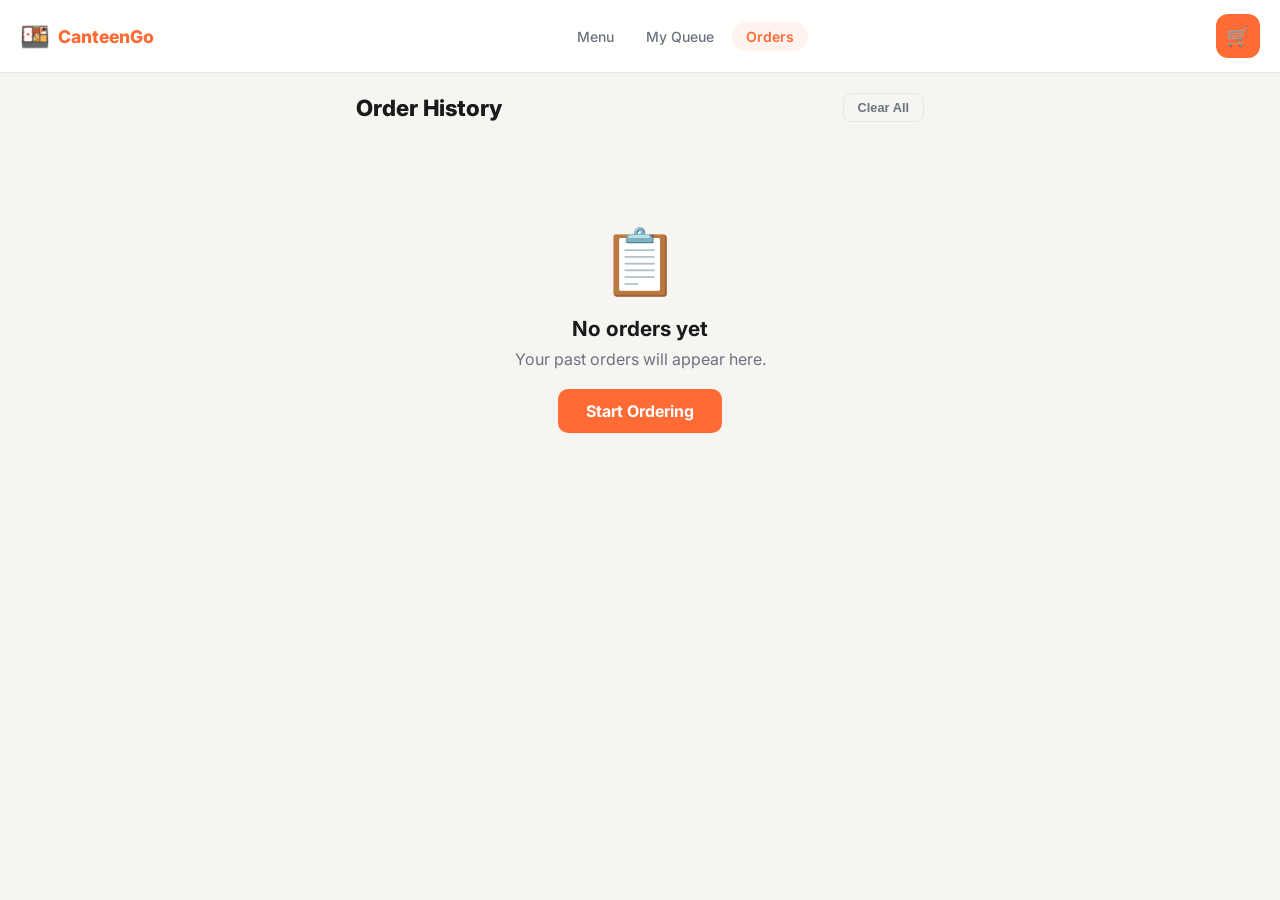
==== history.html @ 164c9fa0 "base app" ====
<!DOCTYPE html>
<html lang="en">
<head>
  <meta charset="UTF-8" />
  <meta name="viewport" content="width=device-width, initial-scale=1.0" />
  <title>Order History — CanteenGo</title>
  <link rel="stylesheet" href="css/style.css" />
  <link href="https://fonts.googleapis.com/css2?family=Inter:wght@400;500;600;700;800&display=swap" rel="stylesheet" />
</head>
<body>

  <nav class="navbar">
    <div class="nav-brand">
      <span class="brand-icon">🍱</span>
      <span class="brand-name">CanteenGo</span>
    </div>
    <div class="nav-links">
      <a href="index.html" class="nav-link" data-page="menu">Menu</a>
      <a href="queue.html" class="nav-link" data-page="queue">My Queue</a>
      <a href="history.html" class="nav-link active" data-page="history">Orders</a>
    </div>
    <button class="cart-btn" onclick="window.location='index.html'">
      <span class="cart-icon">🛒</span>
    </button>
  </nav>

  <main class="history-page">
    <div class="page-header">
      <h1>Order History</h1>
      <button class="btn-clear-history" onclick="clearHistory()">Clear All</button>
    </div>

    <div id="historyEmpty" class="empty-state" style="display:none">
      <div class="empty-icon">📋</div>
      <h2>No orders yet</h2>
      <p>Your past orders will appear here.</p>
      <a href="index.html" class="btn-primary">Start Ordering</a>
    </div>

    <div class="history-list" id="historyList"></div>
  </main>

  <script src="js/data.js"></script>
  <script src="js/store.js"></script>
  <script src="js/cart.js"></script>
  <script src="js/history.js"></script>
</body>
</html>
---- css/style.css ----
/* ===== RESET & BASE ===== */
*, *::before, *::after { box-sizing: border-box; margin: 0; padding: 0; }

:root {
  --primary: #FF6B35;
  --primary-dark: #e5521e;
  --secondary: #2D2D2D;
  --bg: #F7F5F2;
  --card: #FFFFFF;
  --text: #1a1a1a;
  --text-muted: #6B7280;
  --border: #E5E7EB;
  --success: #10B981;
  --warning: #F59E0B;
  --danger: #EF4444;
  --radius: 16px;
  --radius-sm: 10px;
  --shadow: 0 2px 16px rgba(0,0,0,0.08);
  --shadow-lg: 0 8px 40px rgba(0,0,0,0.15);
}

body {
  font-family: 'Inter', sans-serif;
  background: var(--bg);
  color: var(--text);
  min-height: 100vh;
  padding-bottom: 40px;
}

/* ===== NAVBAR ===== */
.navbar {
  position: sticky; top: 0; z-index: 100;
  display: flex; align-items: center; justify-content: space-between;
  padding: 14px 20px;
  background: rgba(255,255,255,0.92);
  backdrop-filter: blur(12px);
  border-bottom: 1px solid var(--border);
}

.nav-brand { display: flex; align-items: center; gap: 8px; }
.brand-icon { font-size: 1.5rem; }
.brand-name { font-weight: 800; font-size: 1.1rem; color: var(--primary); }

.nav-links { display: flex; gap: 4px; }
.nav-link {
  text-decoration: none; color: var(--text-muted);
  font-size: 0.875rem; font-weight: 500;
  padding: 6px 14px; border-radius: 20px;
  transition: all 0.2s;
}
.nav-link:hover { color: var(--primary); background: #fff3ef; }
.nav-link.active { color: var(--primary); background: #fff3ef; font-weight: 600; }

.cart-btn {
  position: relative; background: var(--primary);
  border: none; border-radius: 12px;
  width: 44px; height: 44px;
  display: flex; align-items: center; justify-content: center;
  cursor: pointer; font-size: 1.2rem;
  transition: transform 0.15s, background 0.2s;
}
.cart-btn:hover { background: var(--primary-dark); transform: scale(1.05); }
.cart-badge {
  position: absolute; top: -6px; right: -6px;
  background: var(--secondary); color: #fff;
  font-size: 0.7rem; font-weight: 700;
  width: 20px; height: 20px;
  border-radius: 50%; display: flex; align-items: center; justify-content: center;
  border: 2px solid var(--bg);
}

/* ===== HERO ===== */
.hero {
  background: linear-gradient(135deg, #FF6B35 0%, #FF8C42 50%, #FFB347 100%);
  padding: 32px 20px 24px;
  color: white;
}
.hero-content h1 { font-size: 2rem; font-weight: 800; line-height: 1.15; }
.hero-content p { margin-top: 8px; opacity: 0.9; font-size: 0.95rem; }
.accent { color: #fff; text-shadow: 0 2px 8px rgba(0,0,0,0.15); }

.hero-stalls { display: flex; gap: 8px; margin-top: 20px; overflow-x: auto; padding-bottom: 4px; }
.hero-stalls::-webkit-scrollbar { display: none; }
.stall-chip {
  white-space: nowrap; border: none;
  padding: 8px 16px; border-radius: 20px;
  font-size: 0.85rem; font-weight: 600; cursor: pointer;
  background: rgba(255,255,255,0.2); color: white;
  transition: all 0.2s; backdrop-filter: blur(4px);
}
.stall-chip.active { background: white; color: var(--primary); }
.stall-chip:hover:not(.active) { background: rgba(255,255,255,0.35); }

/* ===== MENU GRID ===== */
.menu-container { padding: 24px 16px; max-width: 900px; margin: 0 auto; }
.menu-grid {
  display: grid;
  grid-template-columns: repeat(auto-fill, minmax(160px, 1fr));
  gap: 16px;
}

.menu-card {
  background: var(--card); border-radius: var(--radius);
  box-shadow: var(--shadow); overflow: hidden;
  transition: transform 0.2s, box-shadow 0.2s;
  cursor: pointer;
}
.menu-card:hover { transform: translateY(-4px); box-shadow: var(--shadow-lg); }
.menu-card.sold-out { opacity: 0.55; pointer-events: none; }

.menu-card-img {
  width: 100%; aspect-ratio: 1/1;
  object-fit: cover; display: block;
  font-size: 3.5rem; text-align: center;
  line-height: 1; padding: 20px 0;
  background: linear-gradient(135deg, #ffecd2, #fcb69f);
}
.menu-card-img.emoji-img {
  display: flex; align-items: center; justify-content: center;
}

.menu-card-body { padding: 12px; }
.menu-card-name { font-weight: 700; font-size: 0.9rem; line-height: 1.3; }
.menu-card-stall { font-size: 0.75rem; color: var(--text-muted); margin-top: 2px; }
.menu-card-price { color: var(--primary); font-weight: 800; font-size: 1rem; margin-top: 6px; }
.menu-card-footer { padding: 0 12px 12px; }

.btn-add {
  width: 100%; padding: 9px;
  background: var(--primary); color: white;
  border: none; border-radius: var(--radius-sm);
  font-size: 0.875rem; font-weight: 600; cursor: pointer;
  transition: background 0.2s, transform 0.1s;
  display: flex; align-items: center; justify-content: center; gap: 6px;
}
.btn-add:hover { background: var(--primary-dark); }
.btn-add:active { transform: scale(0.97); }
.btn-add.in-cart { background: var(--secondary); }

.qty-controls {
  display: flex; align-items: center; justify-content: space-between;
  background: var(--bg); border-radius: var(--radius-sm); overflow: hidden;
}
.qty-btn {
  width: 36px; height: 36px; border: none;
  background: transparent; font-size: 1.1rem; cursor: pointer;
  font-weight: 700; color: var(--primary); transition: background 0.15s;
}
.qty-btn:hover { background: #ffe0d4; }
.qty-count { font-weight: 700; font-size: 0.95rem; min-width: 24px; text-align: center; }

.sold-out-badge {
  width: 100%; padding: 9px;
  background: var(--border); color: var(--text-muted);
  border: none; border-radius: var(--radius-sm);
  font-size: 0.875rem; font-weight: 600; text-align: center;
}

/* ===== CART DRAWER ===== */
.overlay {
  position: fixed; inset: 0; background: rgba(0,0,0,0.4);
  z-index: 200; opacity: 0; pointer-events: none; transition: opacity 0.3s;
}
.overlay.show { opacity: 1; pointer-events: all; }

.cart-drawer {
  position: fixed; right: 0; top: 0; bottom: 0;
  width: min(380px, 100vw);
  background: var(--card);
  z-index: 201; transform: translateX(100%);
  transition: transform 0.35s cubic-bezier(0.4,0,0.2,1);
  display: flex; flex-direction: column;
  box-shadow: var(--shadow-lg);
}
.cart-drawer.open { transform: translateX(0); }

.cart-header {
  display: flex; justify-content: space-between; align-items: center;
  padding: 20px; border-bottom: 1px solid var(--border);
}
.cart-header h2 { font-size: 1.2rem; font-weight: 700; }
.close-btn {
  background: var(--bg); border: none; border-radius: 50%;
  width: 32px; height: 32px; cursor: pointer; font-size: 0.9rem;
  display: flex; align-items: center; justify-content: center;
  transition: background 0.2s;
}
.close-btn:hover { background: var(--border); }

.cart-items { flex: 1; overflow-y: auto; padding: 16px; }
.cart-empty { text-align: center; padding: 60px 20px; color: var(--text-muted); }
.cart-empty span { font-size: 3rem; display: block; margin-bottom: 12px; }
.cart-empty p { line-height: 1.6; }

.cart-item {
  display: flex; align-items: center; gap: 12px;
  padding: 12px 0; border-bottom: 1px solid var(--border);
}
.cart-item-emoji { font-size: 2rem; flex-shrink: 0; }
.cart-item-info { flex: 1; min-width: 0; }
.cart-item-name { font-weight: 600; font-size: 0.9rem; white-space: nowrap; overflow: hidden; text-overflow: ellipsis; }
.cart-item-price { color: var(--text-muted); font-size: 0.8rem; margin-top: 2px; }
.cart-item-controls { display: flex; align-items: center; gap: 6px; }
.cart-qty-btn {
  width: 28px; height: 28px; border-radius: 8px;
  border: 1.5px solid var(--border); background: white;
  cursor: pointer; font-size: 1rem; font-weight: 700;
  display: flex; align-items: center; justify-content: center;
  transition: all 0.15s; color: var(--text);
}
.cart-qty-btn:hover { border-color: var(--primary); color: var(--primary); }
.cart-qty-num { font-weight: 700; font-size: 0.9rem; min-width: 20px; text-align: center; }

.cart-footer { padding: 16px; border-top: 1px solid var(--border); }
.cart-total {
  display: flex; justify-content: space-between;
  font-weight: 700; font-size: 1.05rem; margin-bottom: 12px;
}
.btn-checkout {
  width: 100%; padding: 14px;
  background: var(--primary); color: white;
  border: none; border-radius: var(--radius-sm);
  font-size: 1rem; font-weight: 700; cursor: pointer;
  transition: background 0.2s; letter-spacing: 0.01em;
}
.btn-checkout:hover { background: var(--primary-dark); }

/* ===== MODALS ===== */
.modal-overlay {
  position: fixed; inset: 0;
  background: rgba(0,0,0,0.5); backdrop-filter: blur(4px);
  z-index: 300; display: flex; align-items: flex-end; justify-content: center;
  opacity: 0; pointer-events: none; transition: opacity 0.3s;
}
.modal-overlay.show { opacity: 1; pointer-events: all; }

.modal {
  background: var(--card); border-radius: var(--radius) var(--radius) 0 0;
  width: 100%; max-width: 480px; max-height: 90vh;
  overflow-y: auto; padding-bottom: env(safe-area-inset-bottom, 0);
  transform: translateY(100%); transition: transform 0.35s cubic-bezier(0.4,0,0.2,1);
}
.modal-overlay.show .modal { transform: translateY(0); }

.modal-header {
  display: flex; justify-content: space-between; align-items: center;
  padding: 20px 20px 0;
}
.modal-header h2 { font-size: 1.2rem; font-weight: 700; }
.modal-body { padding: 16px 20px; }
.modal-footer { padding: 12px 20px 20px; }

/* Checkout specifics */
.order-summary { background: var(--bg); border-radius: var(--radius-sm); padding: 12px; margin-bottom: 16px; }
.summary-item { display: flex; justify-content: space-between; font-size: 0.875rem; padding: 4px 0; }
.summary-item span:first-child { color: var(--text-muted); }

.checkout-form label { display: block; font-weight: 600; font-size: 0.85rem; margin: 14px 0 6px; }
.checkout-form input, .checkout-form select {
  width: 100%; padding: 12px 14px;
  border: 1.5px solid var(--border); border-radius: var(--radius-sm);
  font-size: 0.95rem; font-family: inherit;
  outline: none; transition: border-color 0.2s;
  background: white;
}
.checkout-form input:focus, .checkout-form select:focus { border-color: var(--primary); }

.payment-methods { display: flex; gap: 8px; flex-wrap: wrap; margin-top: 6px; }
.pay-method {
  flex: 1; min-width: 100px; padding: 10px 12px;
  border: 2px solid var(--border); border-radius: var(--radius-sm);
  background: white; cursor: pointer; font-size: 0.85rem; font-weight: 600;
  transition: all 0.2s;
}
.pay-method.active { border-color: var(--primary); background: #fff3ef; color: var(--primary); }

.ewallet-mock { margin-top: 16px; text-align: center; }
.qr-mock { display: inline-block; padding: 16px; background: white; border-radius: var(--radius-sm); border: 1px solid var(--border); }
.qr-placeholder { width: 120px; }
.qr-grid {
  width: 100px; height: 100px; margin: 0 auto;
  background: repeating-conic-gradient(#000 0% 25%, #fff 0% 50%) 0 0 / 10px 10px;
  border: 3px solid #000; border-radius: 4px;
}
.qr-label { font-size: 0.7rem; color: var(--text-muted); margin-top: 6px; }
.qr-hint { font-size: 0.75rem; color: var(--text-muted); margin-top: 8px; }

.checkout-total {
  display: flex; justify-content: space-between; align-items: center;
  padding: 14px; background: var(--bg); border-radius: var(--radius-sm);
  margin-top: 12px; font-size: 0.95rem;
}
.checkout-total strong { font-size: 1.2rem; color: var(--primary); }

.btn-place-order {
  width: 100%; padding: 16px;
  background: var(--primary); color: white;
  border: none; border-radius: var(--radius-sm);
  font-size: 1.1rem; font-weight: 700; cursor: pointer;
  transition: background 0.2s, transform 0.1s; letter-spacing: 0.01em;
}
.btn-place-order:hover { background: var(--primary-dark); }
.btn-place-order:active { transform: scale(0.98); }
.btn-place-order:disabled { background: var(--border); color: var(--text-muted); cursor: not-allowed; }

/* ===== SUCCESS MODAL ===== */
.success-modal { text-align: center; padding: 32px 24px !important; border-radius: var(--radius) !important; max-width: 340px; margin: auto; align-self: center; }
.modal-overlay.show .success-modal { transform: translateY(0) scale(1); }
.success-modal { transform: scale(0.8) !important; transition: transform 0.35s cubic-bezier(0.34,1.56,0.64,1), opacity 0.3s !important; }
.modal-overlay.show .success-modal { transform: scale(1) !important; }

.success-animation { margin-bottom: 16px; }
.success-circle {
  width: 72px; height: 72px; border-radius: 50%;
  background: linear-gradient(135deg, var(--success), #34d399);
  color: white; font-size: 2rem; font-weight: 700;
  display: flex; align-items: center; justify-content: center;
  margin: 0 auto;
  animation: popIn 0.5s cubic-bezier(0.34,1.56,0.64,1);
}
@keyframes popIn { from { transform: scale(0); } to { transform: scale(1); } }

.success-modal h2 { font-size: 1.5rem; font-weight: 800; margin-bottom: 20px; }
.queue-number-display { background: var(--bg); border-radius: var(--radius); padding: 16px; margin-bottom: 16px; }
.queue-label { font-size: 0.8rem; color: var(--text-muted); font-weight: 600; text-transform: uppercase; letter-spacing: 0.05em; }
.queue-big { font-size: 3rem; font-weight: 800; color: var(--primary); line-height: 1.1; }
.success-hint { font-size: 0.9rem; color: var(--text-muted); line-height: 1.5; }
.success-eta {
  display: inline-flex; align-items: center; gap: 6px;
  background: #fff3ef; border-radius: 20px; padding: 8px 16px;
  font-size: 0.875rem; margin-top: 12px; color: var(--primary);
}
.success-eta strong { font-weight: 700; }
.btn-track {
  display: block; width: 100%; margin-top: 20px; padding: 14px;
  background: var(--primary); color: white;
  border: none; border-radius: var(--radius-sm);
  font-size: 1rem; font-weight: 700; cursor: pointer;
  text-decoration: none; transition: background 0.2s;
}
.btn-track:hover { background: var(--primary-dark); }

/* ===== QUEUE PAGE ===== */
.queue-page { max-width: 480px; margin: 0 auto; padding: 20px 16px; }

.status-banner {
  display: flex; align-items: center; gap: 10px;
  padding: 12px 16px; border-radius: var(--radius-sm);
  background: var(--card); box-shadow: var(--shadow);
  margin-bottom: 16px; font-weight: 600; font-size: 0.9rem;
}
.status-dot {
  width: 10px; height: 10px; border-radius: 50%;
  background: var(--warning); flex-shrink: 0;
  animation: pulse 1.5s infinite;
}
.status-dot.ready { background: var(--success); }
.status-dot.done { background: var(--text-muted); animation: none; }
@keyframes pulse { 0%,100% { opacity: 1; } 50% { opacity: 0.4; } }

.queue-card {
  background: var(--card); border-radius: var(--radius);
  box-shadow: var(--shadow); padding: 20px; margin-bottom: 16px;
}
.queue-card-top { display: flex; justify-content: space-between; align-items: flex-start; margin-bottom: 20px; }
.queue-card-label { font-size: 0.8rem; color: var(--text-muted); font-weight: 600; text-transform: uppercase; letter-spacing: 0.05em; }
.queue-number-large { font-size: 2.8rem; font-weight: 800; color: var(--primary); line-height: 1; }
.queue-stall-name { font-size: 0.85rem; color: var(--text-muted); margin-top: 4px; }

.queue-ring-wrap { position: relative; width: 100px; height: 100px; flex-shrink: 0; }
.ring-svg { width: 100%; height: 100%; transform: rotate(-90deg); }
.ring-bg { fill: none; stroke: var(--border); stroke-width: 8; }
.ring-progress { fill: none; stroke: var(--primary); stroke-width: 8; stroke-linecap: round; transition: stroke-dashoffset 1s ease; }
.ring-center { position: absolute; inset: 0; display: flex; flex-direction: column; align-items: center; justify-content: center; }
.ring-pos { font-size: 1.8rem; font-weight: 800; color: var(--text); line-height: 1; }
.ring-pos-label { font-size: 0.65rem; color: var(--text-muted); font-weight: 600; }

.queue-stats { display: grid; grid-template-columns: repeat(3, 1fr); gap: 10px; }
.stat-box {
  background: var(--bg); border-radius: var(--radius-sm);
  padding: 12px 8px; text-align: center;
}
.stat-box.highlight { background: #fff3ef; }
.stat-icon { font-size: 1.1rem; display: block; margin-bottom: 4px; }
.stat-value { display: block; font-size: 1.2rem; font-weight: 800; }
.stat-label { font-size: 0.7rem; color: var(--text-muted); font-weight: 500; }

.timer-card {
  background: var(--card); border-radius: var(--radius);
  box-shadow: var(--shadow); padding: 20px; margin-bottom: 16px; text-align: center;
}
.timer-label { font-size: 0.8rem; color: var(--text-muted); font-weight: 600; text-transform: uppercase; letter-spacing: 0.05em; }
.countdown { font-size: 3rem; font-weight: 800; color: var(--primary); margin: 8px 0; font-variant-numeric: tabular-nums; }
.timer-bar-wrap { height: 6px; background: var(--border); border-radius: 3px; overflow: hidden; margin-bottom: 8px; }
.timer-bar { height: 100%; background: linear-gradient(90deg, var(--primary), var(--warning)); border-radius: 3px; transition: width 1s linear; }
.timer-hint { font-size: 0.8rem; color: var(--text-muted); }

.order-details-card {
  background: var(--card); border-radius: var(--radius);
  box-shadow: var(--shadow); margin-bottom: 16px; overflow: hidden;
}
.accordion-btn {
  width: 100%; display: flex; justify-content: space-between; align-items: center;
  padding: 16px 20px; background: none; border: none; cursor: pointer;
  font-size: 0.95rem; font-weight: 600;
}
.accordion-body { padding: 0 20px 16px; border-top: 1px solid var(--border); }
.order-total-row { display: flex; justify-content: space-between; padding-top: 10px; margin-top: 10px; border-top: 1px solid var(--border); font-weight: 700; }

/* ===== LIVE FEED ===== */
.live-feed-card {
  background: var(--card); border-radius: var(--radius);
  box-shadow: var(--shadow); padding: 20px; margin-bottom: 16px;
}
.live-feed-card h3 { font-size: 0.95rem; font-weight: 700; margin-bottom: 12px; }
.feed-list { display: flex; flex-direction: column; gap: 8px; }
.feed-item {
  display: flex; align-items: center; gap: 10px;
  padding: 10px 12px; border-radius: var(--radius-sm);
  background: var(--bg); font-size: 0.85rem;
  animation: slideIn 0.3s ease;
}
@keyframes slideIn { from { opacity: 0; transform: translateX(-10px); } to { opacity: 1; transform: translateX(0); } }
.feed-item.served { background: #f0fdf4; }
.feed-item.yours { background: #fff3ef; border: 1.5px solid var(--primary); }
.feed-num { font-weight: 800; color: var(--primary); font-size: 1rem; min-width: 36px; }
.feed-status { font-weight: 500; flex: 1; }
.feed-time { font-size: 0.75rem; color: var(--text-muted); }

/* ===== READY CARD ===== */
.ready-card {
  background: linear-gradient(135deg, var(--success), #34d399);
  border-radius: var(--radius); padding: 32px 24px;
  text-align: center; color: white; margin-bottom: 16px;
  animation: bounceIn 0.6s cubic-bezier(0.34,1.56,0.64,1);
}
@keyframes bounceIn { from { transform: scale(0.5); opacity: 0; } to { transform: scale(1); opacity: 1; } }
.ready-animation { font-size: 3rem; margin-bottom: 12px; animation: bounce 1s infinite; }
@keyframes bounce { 0%,100% { transform: translateY(0); } 50% { transform: translateY(-8px); } }
.ready-card h2 { font-size: 1.5rem; font-weight: 800; }
.ready-card p { opacity: 0.9; margin-top: 8px; }
.btn-collected {
  margin-top: 20px; padding: 14px 28px;
  background: white; color: var(--success);
  border: none; border-radius: var(--radius-sm);
  font-size: 1rem; font-weight: 700; cursor: pointer;
  transition: transform 0.15s;
}
.btn-collected:hover { transform: scale(1.03); }

/* ===== HISTORY PAGE ===== */
.history-page { max-width: 600px; margin: 0 auto; padding: 20px 16px; }
.page-header { display: flex; justify-content: space-between; align-items: center; margin-bottom: 20px; }
.page-header h1 { font-size: 1.4rem; font-weight: 800; }
.btn-clear-history {
  background: none; border: 1.5px solid var(--border);
  border-radius: 8px; padding: 6px 14px;
  font-size: 0.8rem; font-weight: 600; color: var(--text-muted); cursor: pointer;
  transition: all 0.2s;
}
.btn-clear-history:hover { border-color: var(--danger); color: var(--danger); }

.history-list { display: flex; flex-direction: column; gap: 12px; }
.history-card {
  background: var(--card); border-radius: var(--radius);
  box-shadow: var(--shadow); padding: 16px; overflow: hidden;
}
.history-card-header { display: flex; justify-content: space-between; align-items: flex-start; margin-bottom: 10px; }
.history-queue { font-size: 1.2rem; font-weight: 800; color: var(--primary); }
.history-date { font-size: 0.75rem; color: var(--text-muted); }
.history-status {
  display: inline-block; padding: 3px 10px;
  border-radius: 20px; font-size: 0.75rem; font-weight: 600;
}
.history-status.collected { background: #f0fdf4; color: var(--success); }
.history-status.ready { background: #fff3ef; color: var(--primary); }
.history-status.preparing { background: #fefce8; color: var(--warning); }
.history-items { font-size: 0.875rem; color: var(--text-muted); margin: 6px 0; }
.history-total { font-weight: 700; font-size: 0.95rem; color: var(--text); }
.btn-reorder {
  margin-top: 10px; padding: 8px 16px;
  background: var(--bg); border: 1.5px solid var(--border);
  border-radius: var(--radius-sm); font-size: 0.85rem; font-weight: 600;
  cursor: pointer; transition: all 0.2s;
}
.btn-reorder:hover { border-color: var(--primary); color: var(--primary); background: #fff3ef; }

/* ===== EMPTY STATE ===== */
.empty-state { text-align: center; padding: 80px 20px; }
.empty-icon { font-size: 4rem; margin-bottom: 16px; }
.empty-state h2 { font-size: 1.3rem; font-weight: 700; margin-bottom: 8px; }
.empty-state p { color: var(--text-muted); margin-bottom: 20px; }
.btn-primary {
  display: inline-block; padding: 12px 28px;
  background: var(--primary); color: white;
  border-radius: var(--radius-sm); text-decoration: none;
  font-weight: 700; transition: background 0.2s;
}
.btn-primary:hover { background: var(--primary-dark); }

/* ===== TOAST ===== */
.toast {
  position: fixed; bottom: 24px; left: 50%; transform: translateX(-50%) translateY(100px);
  background: var(--secondary); color: white;
  padding: 12px 24px; border-radius: 100px;
  font-size: 0.9rem; font-weight: 600; z-index: 500;
  transition: transform 0.3s cubic-bezier(0.34,1.56,0.64,1);
  white-space: nowrap;
}
.toast.show { transform: translateX(-50%) translateY(0); }

/* ===== RESPONSIVE ===== */
@media (min-width: 640px) {
  .menu-grid { grid-template-columns: repeat(auto-fill, minmax(180px, 1fr)); }
  .hero-content h1 { font-size: 2.5rem; }
}
@media (max-width: 480px) {
  .nav-links { display: none; }
  .hero-content h1 { font-size: 1.6rem; }
  .queue-stats { gap: 6px; }
  .stat-value { font-size: 1rem; }
}
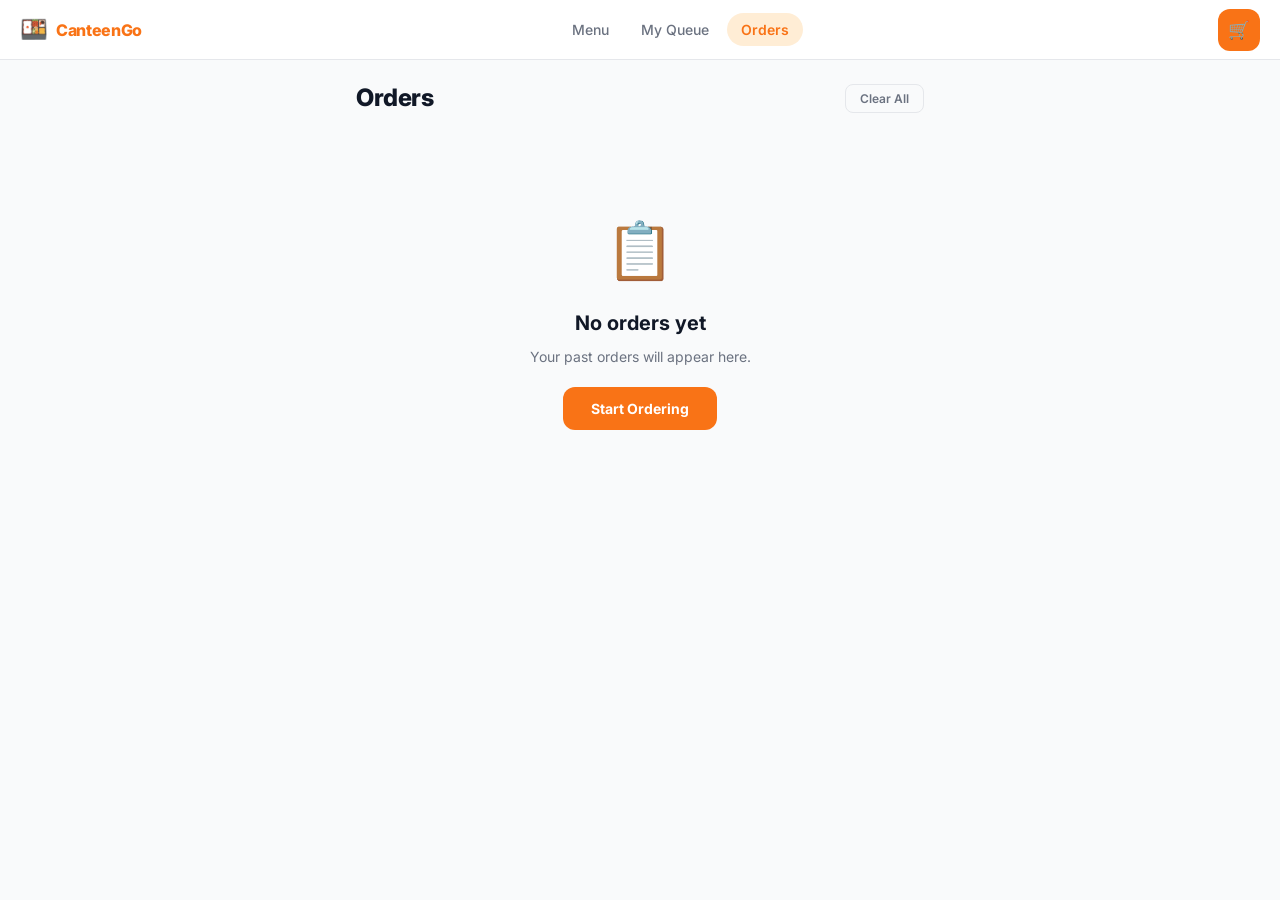
==== commit ab238f84: "fix interface" ====
--- a/history.html
+++ b/history.html
@@ -15,19 +15,37 @@
       <span class="brand-name">CanteenGo</span>
     </div>
     <div class="nav-links">
-      <a href="index.html" class="nav-link" data-page="menu">Menu</a>
-      <a href="queue.html" class="nav-link" data-page="queue">My Queue</a>
-      <a href="history.html" class="nav-link active" data-page="history">Orders</a>
+      <a href="index.html" class="nav-link">Menu</a>
+      <a href="queue.html" class="nav-link">My Queue</a>
+      <a href="history.html" class="nav-link active">Orders</a>
     </div>
-    <button class="cart-btn" onclick="window.location='index.html'">
-      <span class="cart-icon">🛒</span>
-    </button>
+    <div class="nav-right">
+      <button class="cart-btn" onclick="window.location='index.html'">
+        <span class="cart-icon">🛒</span>
+      </button>
+    </div>
   </nav>
 
   <main class="history-page">
     <div class="page-header">
-      <h1>Order History</h1>
+      <h1>Orders</h1>
       <button class="btn-clear-history" onclick="clearHistory()">Clear All</button>
+    </div>
+
+    <!-- Stats summary -->
+    <div class="history-stats" id="historyStats" style="display:none">
+      <div class="history-stat-card">
+        <span class="history-stat-value" id="statTotalSpent">S$0</span>
+        <span class="history-stat-label">Total Spent</span>
+      </div>
+      <div class="history-stat-card">
+        <span class="history-stat-value" id="statTotalOrders">0</span>
+        <span class="history-stat-label">Orders</span>
+      </div>
+      <div class="history-stat-card">
+        <span class="history-stat-value" id="statTotalPts">0</span>
+        <span class="history-stat-label">Points</span>
+      </div>
     </div>
 
     <div id="historyEmpty" class="empty-state" style="display:none">
--- a/css/style.css
+++ b/css/style.css
@@ -1,522 +1,818 @@
-/* ===== RESET & BASE ===== */
+
+/* =====================================================
+   CANTEENGO — DESIGN SYSTEM
+   Tokens → Base → Components → Pages → Utilities
+   ===================================================== */
+
+/* ── TOKENS ───────────────────────────────────────── */
+:root {
+  /* Brand */
+  --orange:        #F97316;
+  --orange-dark:   #EA6007;
+  --orange-light:  #FFF7ED;
+  --orange-mid:    #FFEDD5;
+
+  /* Neutrals */
+  --ink:           #111827;
+  --ink-2:         #374151;
+  --muted:         #6B7280;
+  --muted-light:   #9CA3AF;
+  --border:        #E5E7EB;
+  --border-light:  #F3F4F6;
+  --surface:       #FFFFFF;
+  --bg:            #F9FAFB;
+  --bg-2:          #F3F4F6;
+
+  /* Semantic */
+  --green:         #059669;
+  --green-light:   #ECFDF5;
+  --yellow:        #D97706;
+  --yellow-light:  #FFFBEB;
+  --red:           #DC2626;
+  --red-light:     #FEF2F2;
+  --blue:          #2563EB;
+  --blue-light:    #EFF6FF;
+
+  /* Typography */
+  --font:          'Inter', system-ui, sans-serif;
+  --text-xs:       0.75rem;
+  --text-sm:       0.875rem;
+  --text-base:     1rem;
+  --text-lg:       1.125rem;
+  --text-xl:       1.25rem;
+  --text-2xl:      1.5rem;
+  --text-3xl:      1.875rem;
+
+  /* Spacing (4px grid) */
+  --sp-1: 4px;  --sp-2: 8px;  --sp-3: 12px;
+  --sp-4: 16px; --sp-5: 20px; --sp-6: 24px;
+  --sp-8: 32px; --sp-10: 40px;
+
+  /* Radius */
+  --r-sm:  8px;
+  --r-md:  12px;
+  --r-lg:  16px;
+  --r-xl:  20px;
+  --r-full: 9999px;
+
+  /* Shadows */
+  --shadow-sm: 0 1px 3px rgba(0,0,0,0.07), 0 1px 2px rgba(0,0,0,0.04);
+  --shadow-md: 0 4px 12px rgba(0,0,0,0.08), 0 2px 4px rgba(0,0,0,0.04);
+  --shadow-lg: 0 12px 32px rgba(0,0,0,0.12), 0 4px 8px rgba(0,0,0,0.06);
+
+  /* Transition */
+  --t-fast: 0.15s ease;
+  --t-base: 0.2s ease;
+  --t-slow: 0.35s cubic-bezier(0.4,0,0.2,1);
+}
+
+/* ── RESET ────────────────────────────────────────── */
 *, *::before, *::after { box-sizing: border-box; margin: 0; padding: 0; }
-
-:root {
-  --primary: #FF6B35;
-  --primary-dark: #e5521e;
-  --secondary: #2D2D2D;
-  --bg: #F7F5F2;
-  --card: #FFFFFF;
-  --text: #1a1a1a;
-  --text-muted: #6B7280;
-  --border: #E5E7EB;
-  --success: #10B981;
-  --warning: #F59E0B;
-  --danger: #EF4444;
-  --radius: 16px;
-  --radius-sm: 10px;
-  --shadow: 0 2px 16px rgba(0,0,0,0.08);
-  --shadow-lg: 0 8px 40px rgba(0,0,0,0.15);
-}
-
+html { -webkit-text-size-adjust: 100%; }
 body {
-  font-family: 'Inter', sans-serif;
+  font-family: var(--font);
+  font-size: var(--text-base);
+  color: var(--ink);
   background: var(--bg);
-  color: var(--text);
+  line-height: 1.5;
   min-height: 100vh;
-  padding-bottom: 40px;
-}
-
-/* ===== NAVBAR ===== */
+  padding-bottom: 48px;
+  -webkit-font-smoothing: antialiased;
+}
+img, svg { display: block; max-width: 100%; }
+button { font-family: inherit; cursor: pointer; }
+a { text-decoration: none; color: inherit; }
+input, select { font-family: inherit; }
+
+/* ── NAVBAR ───────────────────────────────────────── */
 .navbar {
   position: sticky; top: 0; z-index: 100;
   display: flex; align-items: center; justify-content: space-between;
-  padding: 14px 20px;
-  background: rgba(255,255,255,0.92);
-  backdrop-filter: blur(12px);
+  padding: 0 var(--sp-5);
+  height: 60px;
+  background: rgba(255,255,255,0.95);
+  backdrop-filter: blur(16px);
+  -webkit-backdrop-filter: blur(16px);
   border-bottom: 1px solid var(--border);
 }
-
-.nav-brand { display: flex; align-items: center; gap: 8px; }
-.brand-icon { font-size: 1.5rem; }
-.brand-name { font-weight: 800; font-size: 1.1rem; color: var(--primary); }
-
-.nav-links { display: flex; gap: 4px; }
+.nav-brand { display: flex; align-items: center; gap: var(--sp-2); flex-shrink: 0; }
+.brand-icon { font-size: 1.4rem; line-height: 1; }
+.brand-name {
+  font-weight: 800; font-size: var(--text-base);
+  color: var(--orange); letter-spacing: -0.02em;
+}
+.nav-links { display: flex; align-items: center; gap: var(--sp-1); }
 .nav-link {
-  text-decoration: none; color: var(--text-muted);
-  font-size: 0.875rem; font-weight: 500;
-  padding: 6px 14px; border-radius: 20px;
-  transition: all 0.2s;
-}
-.nav-link:hover { color: var(--primary); background: #fff3ef; }
-.nav-link.active { color: var(--primary); background: #fff3ef; font-weight: 600; }
-
+  display: flex; align-items: center; gap: 5px;
+  padding: 6px 14px; border-radius: var(--r-full);
+  font-size: var(--text-sm); font-weight: 500;
+  color: var(--muted); transition: all var(--t-base);
+}
+.nav-link:hover { color: var(--orange); background: var(--orange-light); }
+.nav-link.active { color: var(--orange); background: var(--orange-mid); font-weight: 600; }
+.nav-right { display: flex; align-items: center; gap: var(--sp-2); }
+
+/* Points pill */
+.nav-points-wrap {
+  display: flex; align-items: center; gap: 5px;
+  padding: 6px 12px; border-radius: var(--r-full);
+  background: var(--orange-mid); cursor: pointer;
+  transition: background var(--t-base);
+}
+.nav-points-wrap:hover { background: #fed7aa; }
+.nav-points-icon { font-size: 0.9rem; line-height: 1; }
+.nav-points-val { font-size: var(--text-xs); font-weight: 700; color: var(--orange-dark); }
+
+/* Cart button */
 .cart-btn {
-  position: relative; background: var(--primary);
-  border: none; border-radius: 12px;
-  width: 44px; height: 44px;
+  position: relative; display: flex; align-items: center; justify-content: center;
+  width: 42px; height: 42px; border-radius: var(--r-md);
+  background: var(--orange); border: none;
+  font-size: 1.1rem; transition: all var(--t-base);
+}
+.cart-btn:hover { background: var(--orange-dark); transform: translateY(-1px); box-shadow: var(--shadow-md); }
+.cart-btn:active { transform: translateY(0); }
+.cart-badge {
+  position: absolute; top: -5px; right: -5px;
+  min-width: 18px; height: 18px; padding: 0 4px;
+  background: var(--ink); color: #fff;
+  font-size: 10px; font-weight: 700; border-radius: var(--r-full);
   display: flex; align-items: center; justify-content: center;
-  cursor: pointer; font-size: 1.2rem;
-  transition: transform 0.15s, background 0.2s;
-}
-.cart-btn:hover { background: var(--primary-dark); transform: scale(1.05); }
-.cart-badge {
-  position: absolute; top: -6px; right: -6px;
-  background: var(--secondary); color: #fff;
-  font-size: 0.7rem; font-weight: 700;
-  width: 20px; height: 20px;
-  border-radius: 50%; display: flex; align-items: center; justify-content: center;
   border: 2px solid var(--bg);
 }
 
-/* ===== HERO ===== */
+/* ── WEATHER BANNER ───────────────────────────────── */
+.weather-banner {
+  display: flex; align-items: center; gap: var(--sp-3);
+  padding: 10px var(--sp-5);
+  background: var(--blue-light);
+  border-bottom: 1px solid #BFDBFE;
+  font-size: var(--text-sm);
+  min-height: 42px;
+}
+.weather-icon { font-size: 1.1rem; flex-shrink: 0; }
+.weather-msg { flex: 1; color: var(--ink-2); }
+.weather-msg strong { color: var(--blue); }
+.weather-add-btn {
+  padding: 4px 12px; border-radius: var(--r-full);
+  background: var(--blue); color: white;
+  border: none; font-size: var(--text-xs); font-weight: 700;
+  white-space: nowrap; transition: all var(--t-base); flex-shrink: 0;
+}
+.weather-add-btn:hover { background: #1d4ed8; }
+.weather-add-btn:disabled { background: var(--green); cursor: default; }
+
+/* ── HERO ─────────────────────────────────────────── */
 .hero {
-  background: linear-gradient(135deg, #FF6B35 0%, #FF8C42 50%, #FFB347 100%);
-  padding: 32px 20px 24px;
+  background: linear-gradient(135deg, #F97316 0%, #FB923C 55%, #FDBA74 100%);
+  padding: var(--sp-6) var(--sp-5) var(--sp-5);
   color: white;
 }
-.hero-content h1 { font-size: 2rem; font-weight: 800; line-height: 1.15; }
-.hero-content p { margin-top: 8px; opacity: 0.9; font-size: 0.95rem; }
-.accent { color: #fff; text-shadow: 0 2px 8px rgba(0,0,0,0.15); }
-
-.hero-stalls { display: flex; gap: 8px; margin-top: 20px; overflow-x: auto; padding-bottom: 4px; }
+.hero-top { display: flex; align-items: flex-start; justify-content: space-between; gap: var(--sp-4); }
+.hero-content h1 {
+  font-size: var(--text-3xl); font-weight: 800;
+  line-height: 1.1; letter-spacing: -0.03em;
+}
+.hero-content p { margin-top: var(--sp-2); opacity: 0.85; font-size: var(--text-sm); font-weight: 500; }
+.accent { opacity: 0.92; }
+
+/* Spin button in hero */
+.spin-hero-btn {
+  flex-shrink: 0; padding: 8px 14px;
+  background: rgba(255,255,255,0.22); color: white;
+  border: 1.5px solid rgba(255,255,255,0.4);
+  border-radius: var(--r-lg); font-size: var(--text-xs);
+  font-weight: 700; white-space: nowrap;
+  transition: all var(--t-base); backdrop-filter: blur(4px);
+}
+.spin-hero-btn:hover { background: rgba(255,255,255,0.35); }
+.spin-hero-btn.spin-active { background: white; color: var(--orange); border-color: white; }
+.spin-hero-btn.spin-used { opacity: 0.5; cursor: not-allowed; }
+
+/* Stall chips */
+.hero-stalls {
+  display: flex; gap: var(--sp-2); margin-top: var(--sp-5);
+  overflow-x: auto; padding-bottom: 2px;
+  -ms-overflow-style: none; scrollbar-width: none;
+}
 .hero-stalls::-webkit-scrollbar { display: none; }
 .stall-chip {
-  white-space: nowrap; border: none;
-  padding: 8px 16px; border-radius: 20px;
-  font-size: 0.85rem; font-weight: 600; cursor: pointer;
-  background: rgba(255,255,255,0.2); color: white;
-  transition: all 0.2s; backdrop-filter: blur(4px);
-}
-.stall-chip.active { background: white; color: var(--primary); }
-.stall-chip:hover:not(.active) { background: rgba(255,255,255,0.35); }
-
-/* ===== MENU GRID ===== */
-.menu-container { padding: 24px 16px; max-width: 900px; margin: 0 auto; }
+  white-space: nowrap; flex-shrink: 0;
+  padding: 7px 15px; border-radius: var(--r-full);
+  font-size: var(--text-xs); font-weight: 600; border: none;
+  background: rgba(255,255,255,0.18); color: rgba(255,255,255,0.95);
+  transition: all var(--t-base); backdrop-filter: blur(4px);
+}
+.stall-chip:hover { background: rgba(255,255,255,0.3); }
+.stall-chip.active { background: white; color: var(--orange); box-shadow: var(--shadow-sm); }
+
+/* ── SECTION LAYOUT ───────────────────────────────── */
+.section-wrap { padding: var(--sp-5) var(--sp-5) 0; max-width: 960px; margin: 0 auto; }
+.section-header {
+  display: flex; align-items: baseline; justify-content: space-between;
+  margin-bottom: var(--sp-4);
+}
+.section-title { font-size: var(--text-base); font-weight: 700; color: var(--ink); }
+.section-sub { font-size: var(--text-xs); color: var(--muted); font-weight: 500; }
+
+/* ── CROWD HEATMAP ────────────────────────────────── */
+.stall-heatmap {
+  display: grid; grid-template-columns: repeat(2, 1fr); gap: var(--sp-3);
+}
+@media (min-width: 540px) { .stall-heatmap { grid-template-columns: repeat(4, 1fr); } }
+.heatmap-item {
+  background: var(--surface); border-radius: var(--r-md); padding: var(--sp-3) var(--sp-4);
+  border: 1px solid var(--border); display: flex; flex-direction: column; gap: 6px;
+}
+.heatmap-stall { font-size: var(--text-xs); font-weight: 600; color: var(--ink-2); }
+.heatmap-bars { display: flex; gap: 3px; align-items: flex-end; height: 18px; }
+.heatmap-bar {
+  width: 8px; border-radius: 2px; background: var(--border);
+  transition: all var(--t-base);
+}
+.heatmap-bar:nth-child(1) { height: 8px; }
+.heatmap-bar:nth-child(2) { height: 10px; }
+.heatmap-bar:nth-child(3) { height: 13px; }
+.heatmap-bar:nth-child(4) { height: 16px; }
+.heatmap-bar:nth-child(5) { height: 18px; }
+.heatmap-bar.active { /* color set inline */ }
+.heatmap-label { font-size: var(--text-xs); color: var(--muted); font-weight: 500; }
+
+/* ── ORDER AGAIN STRIP ────────────────────────────── */
+.order-again-strip {
+  display: flex; align-items: center; gap: var(--sp-3);
+  margin: var(--sp-4) var(--sp-5) 0;
+  padding: var(--sp-3) var(--sp-4);
+  background: var(--surface); border-radius: var(--r-md);
+  border: 1px solid var(--border); max-width: 920px; /* align with section-wrap */
+  margin-left: auto; margin-right: auto;
+}
+.order-again-icon { font-size: 1rem; flex-shrink: 0; }
+.order-again-label { flex: 1; font-size: var(--text-sm); color: var(--muted); white-space: nowrap; overflow: hidden; text-overflow: ellipsis; }
+.order-again-btn {
+  flex-shrink: 0; padding: 6px 14px;
+  background: var(--orange); color: white; border: none;
+  border-radius: var(--r-sm); font-size: var(--text-xs); font-weight: 700;
+  transition: background var(--t-base);
+}
+.order-again-btn:hover { background: var(--orange-dark); }
+
+/* ── STUDY BREAK COMBOS ───────────────────────────── */
+.combo-strip { display: flex; flex-direction: column; gap: var(--sp-2); }
+.combo-card {
+  display: flex; align-items: center; gap: var(--sp-3);
+  padding: var(--sp-4); background: var(--surface);
+  border-radius: var(--r-md); border: 1px solid var(--border);
+  cursor: pointer; transition: all var(--t-base);
+}
+.combo-card:hover { border-color: var(--orange); box-shadow: var(--shadow-sm); transform: translateX(2px); }
+.combo-emoji { font-size: 1.6rem; flex-shrink: 0; width: 40px; text-align: center; }
+.combo-info { flex: 1; min-width: 0; }
+.combo-name { font-size: var(--text-sm); font-weight: 700; color: var(--ink); }
+.combo-desc { font-size: var(--text-xs); color: var(--muted); margin-top: 1px; }
+.combo-price { display: flex; flex-direction: column; align-items: flex-end; flex-shrink: 0; }
+.combo-old { font-size: var(--text-xs); color: var(--muted-light); text-decoration: line-through; }
+.combo-new { font-size: var(--text-sm); font-weight: 800; color: var(--orange); }
+
+/* ── MENU GRID ────────────────────────────────────── */
 .menu-grid {
   display: grid;
-  grid-template-columns: repeat(auto-fill, minmax(160px, 1fr));
-  gap: 16px;
-}
-
+  grid-template-columns: repeat(auto-fill, minmax(150px, 1fr));
+  gap: var(--sp-4);
+}
 .menu-card {
-  background: var(--card); border-radius: var(--radius);
-  box-shadow: var(--shadow); overflow: hidden;
-  transition: transform 0.2s, box-shadow 0.2s;
-  cursor: pointer;
-}
-.menu-card:hover { transform: translateY(-4px); box-shadow: var(--shadow-lg); }
-.menu-card.sold-out { opacity: 0.55; pointer-events: none; }
-
+  background: var(--surface); border-radius: var(--r-lg);
+  border: 1px solid var(--border); overflow: hidden;
+  transition: transform var(--t-base), box-shadow var(--t-base);
+}
+.menu-card:hover { transform: translateY(-3px); box-shadow: var(--shadow-md); }
+.menu-card.sold-out { opacity: 0.5; pointer-events: none; }
 .menu-card-img {
-  width: 100%; aspect-ratio: 1/1;
-  object-fit: cover; display: block;
-  font-size: 3.5rem; text-align: center;
-  line-height: 1; padding: 20px 0;
-  background: linear-gradient(135deg, #ffecd2, #fcb69f);
-}
-.menu-card-img.emoji-img {
-  display: flex; align-items: center; justify-content: center;
-}
-
-.menu-card-body { padding: 12px; }
-.menu-card-name { font-weight: 700; font-size: 0.9rem; line-height: 1.3; }
-.menu-card-stall { font-size: 0.75rem; color: var(--text-muted); margin-top: 2px; }
-.menu-card-price { color: var(--primary); font-weight: 800; font-size: 1rem; margin-top: 6px; }
-.menu-card-footer { padding: 0 12px 12px; }
-
+  aspect-ratio: 1 / 1; display: flex; align-items: center; justify-content: center;
+  font-size: 3rem; background: var(--orange-mid);
+}
+.menu-card-body { padding: var(--sp-3); }
+.menu-card-name { font-size: var(--text-sm); font-weight: 700; line-height: 1.3; color: var(--ink); }
+.menu-card-meta { display: flex; justify-content: space-between; margin-top: 4px; }
+.menu-card-stall { font-size: var(--text-xs); color: var(--muted); }
+.menu-card-cal { font-size: var(--text-xs); color: var(--muted); }
+.menu-card-price {
+  display: flex; align-items: center; justify-content: space-between;
+  margin-top: var(--sp-2); font-size: var(--text-base); font-weight: 800; color: var(--orange);
+}
+.points-earn {
+  font-size: 10px; font-weight: 700;
+  background: var(--orange-mid); color: var(--orange-dark);
+  padding: 2px 6px; border-radius: var(--r-full);
+}
+.menu-card-footer { padding: 0 var(--sp-3) var(--sp-3); }
+
+/* Add button */
 .btn-add {
-  width: 100%; padding: 9px;
-  background: var(--primary); color: white;
-  border: none; border-radius: var(--radius-sm);
-  font-size: 0.875rem; font-weight: 600; cursor: pointer;
-  transition: background 0.2s, transform 0.1s;
-  display: flex; align-items: center; justify-content: center; gap: 6px;
-}
-.btn-add:hover { background: var(--primary-dark); }
+  width: 100%; padding: 8px;
+  background: var(--orange); color: white; border: none;
+  border-radius: var(--r-sm); font-size: var(--text-sm); font-weight: 600;
+  display: flex; align-items: center; justify-content: center; gap: 4px;
+  transition: background var(--t-base), transform var(--t-fast);
+}
+.btn-add:hover { background: var(--orange-dark); }
 .btn-add:active { transform: scale(0.97); }
-.btn-add.in-cart { background: var(--secondary); }
-
+
+/* Qty controls */
 .qty-controls {
   display: flex; align-items: center; justify-content: space-between;
-  background: var(--bg); border-radius: var(--radius-sm); overflow: hidden;
+  background: var(--bg-2); border-radius: var(--r-sm); overflow: hidden; height: 34px;
 }
 .qty-btn {
-  width: 36px; height: 36px; border: none;
-  background: transparent; font-size: 1.1rem; cursor: pointer;
-  font-weight: 700; color: var(--primary); transition: background 0.15s;
-}
-.qty-btn:hover { background: #ffe0d4; }
-.qty-count { font-weight: 700; font-size: 0.95rem; min-width: 24px; text-align: center; }
+  width: 34px; height: 34px; border: none; background: transparent;
+  font-size: 1rem; font-weight: 700; color: var(--orange);
+  transition: background var(--t-fast);
+}
+.qty-btn:hover { background: var(--orange-mid); }
+.qty-count { font-size: var(--text-sm); font-weight: 700; color: var(--ink); min-width: 20px; text-align: center; }
 
 .sold-out-badge {
-  width: 100%; padding: 9px;
-  background: var(--border); color: var(--text-muted);
-  border: none; border-radius: var(--radius-sm);
-  font-size: 0.875rem; font-weight: 600; text-align: center;
-}
-
-/* ===== CART DRAWER ===== */
+  width: 100%; padding: 8px; text-align: center;
+  background: var(--bg-2); color: var(--muted);
+  border-radius: var(--r-sm); font-size: var(--text-sm); font-weight: 600;
+}
+
+/* ── CART DRAWER ──────────────────────────────────── */
 .overlay {
-  position: fixed; inset: 0; background: rgba(0,0,0,0.4);
+  position: fixed; inset: 0; background: rgba(0,0,0,0.35);
   z-index: 200; opacity: 0; pointer-events: none; transition: opacity 0.3s;
 }
 .overlay.show { opacity: 1; pointer-events: all; }
-
 .cart-drawer {
   position: fixed; right: 0; top: 0; bottom: 0;
   width: min(380px, 100vw);
-  background: var(--card);
-  z-index: 201; transform: translateX(100%);
-  transition: transform 0.35s cubic-bezier(0.4,0,0.2,1);
+  background: var(--surface); z-index: 201;
+  transform: translateX(100%); transition: transform var(--t-slow);
   display: flex; flex-direction: column;
   box-shadow: var(--shadow-lg);
 }
 .cart-drawer.open { transform: translateX(0); }
-
 .cart-header {
   display: flex; justify-content: space-between; align-items: center;
-  padding: 20px; border-bottom: 1px solid var(--border);
-}
-.cart-header h2 { font-size: 1.2rem; font-weight: 700; }
+  padding: var(--sp-5); border-bottom: 1px solid var(--border);
+}
+.cart-header h2 { font-size: var(--text-lg); font-weight: 700; }
 .close-btn {
-  background: var(--bg); border: none; border-radius: 50%;
-  width: 32px; height: 32px; cursor: pointer; font-size: 0.9rem;
+  width: 30px; height: 30px; border-radius: 50%; border: none;
+  background: var(--bg-2); color: var(--muted); font-size: var(--text-sm);
   display: flex; align-items: center; justify-content: center;
-  transition: background 0.2s;
-}
-.close-btn:hover { background: var(--border); }
-
-.cart-items { flex: 1; overflow-y: auto; padding: 16px; }
-.cart-empty { text-align: center; padding: 60px 20px; color: var(--text-muted); }
-.cart-empty span { font-size: 3rem; display: block; margin-bottom: 12px; }
-.cart-empty p { line-height: 1.6; }
+  transition: all var(--t-base);
+}
+.close-btn:hover { background: var(--border); color: var(--ink); }
+
+.cart-items { flex: 1; overflow-y: auto; padding: var(--sp-4); }
+.cart-empty { text-align: center; padding: 60px var(--sp-5); color: var(--muted); }
+.cart-empty span { font-size: 2.5rem; display: block; margin-bottom: var(--sp-3); }
+.cart-empty p { font-size: var(--text-sm); line-height: 1.6; }
 
 .cart-item {
-  display: flex; align-items: center; gap: 12px;
-  padding: 12px 0; border-bottom: 1px solid var(--border);
-}
-.cart-item-emoji { font-size: 2rem; flex-shrink: 0; }
+  display: flex; align-items: center; gap: var(--sp-3);
+  padding: var(--sp-3) 0; border-bottom: 1px solid var(--border-light);
+}
+.cart-item:last-child { border-bottom: none; }
+.cart-item-emoji { font-size: 1.8rem; flex-shrink: 0; width: 36px; text-align: center; }
 .cart-item-info { flex: 1; min-width: 0; }
-.cart-item-name { font-weight: 600; font-size: 0.9rem; white-space: nowrap; overflow: hidden; text-overflow: ellipsis; }
-.cart-item-price { color: var(--text-muted); font-size: 0.8rem; margin-top: 2px; }
-.cart-item-controls { display: flex; align-items: center; gap: 6px; }
+.cart-item-name { font-size: var(--text-sm); font-weight: 600; white-space: nowrap; overflow: hidden; text-overflow: ellipsis; }
+.cart-item-price { font-size: var(--text-xs); color: var(--muted); margin-top: 2px; }
+.cart-item-controls { display: flex; align-items: center; gap: 6px; flex-shrink: 0; }
 .cart-qty-btn {
-  width: 28px; height: 28px; border-radius: 8px;
+  width: 26px; height: 26px; border-radius: var(--r-sm);
   border: 1.5px solid var(--border); background: white;
-  cursor: pointer; font-size: 1rem; font-weight: 700;
+  font-size: 0.95rem; font-weight: 700; color: var(--ink);
   display: flex; align-items: center; justify-content: center;
-  transition: all 0.15s; color: var(--text);
-}
-.cart-qty-btn:hover { border-color: var(--primary); color: var(--primary); }
-.cart-qty-num { font-weight: 700; font-size: 0.9rem; min-width: 20px; text-align: center; }
-
-.cart-footer { padding: 16px; border-top: 1px solid var(--border); }
+  transition: all var(--t-fast);
+}
+.cart-qty-btn:hover { border-color: var(--orange); color: var(--orange); }
+.cart-qty-num { font-size: var(--text-sm); font-weight: 700; min-width: 18px; text-align: center; }
+
+/* Nutrition bar in cart */
+.cart-nutrition-bar {
+  background: var(--bg-2); border-radius: var(--r-sm);
+  padding: var(--sp-3); margin-bottom: var(--sp-3); font-size: var(--text-xs);
+}
+.nutrition-row { display: flex; justify-content: space-between; align-items: center; margin-bottom: 6px; }
+.nutrition-title { font-weight: 600; color: var(--ink-2); }
+.nutrition-cal { font-weight: 800; color: var(--orange); }
+.nutrition-macros { display: flex; gap: var(--sp-3); }
+.macro-pill {
+  display: flex; align-items: center; gap: 3px;
+  padding: 2px 8px; border-radius: var(--r-full);
+  font-size: 10px; font-weight: 600;
+}
+.macro-pill.protein { background: #EFF6FF; color: #1d4ed8; }
+.macro-pill.carbs   { background: var(--yellow-light); color: #92400e; }
+.macro-pill.fat     { background: var(--red-light); color: #991b1b; }
+
+.cart-footer { padding: var(--sp-4); border-top: 1px solid var(--border); }
 .cart-total {
-  display: flex; justify-content: space-between;
-  font-weight: 700; font-size: 1.05rem; margin-bottom: 12px;
+  display: flex; justify-content: space-between; align-items: center;
+  font-weight: 700; font-size: var(--text-base); margin-bottom: var(--sp-3);
 }
 .btn-checkout {
-  width: 100%; padding: 14px;
-  background: var(--primary); color: white;
-  border: none; border-radius: var(--radius-sm);
-  font-size: 1rem; font-weight: 700; cursor: pointer;
-  transition: background 0.2s; letter-spacing: 0.01em;
-}
-.btn-checkout:hover { background: var(--primary-dark); }
-
-/* ===== MODALS ===== */
+  width: 100%; padding: 13px;
+  background: var(--orange); color: white; border: none;
+  border-radius: var(--r-md); font-size: var(--text-base); font-weight: 700;
+  transition: background var(--t-base);
+}
+.btn-checkout:hover { background: var(--orange-dark); }
+
+/* ── MODALS (shared) ──────────────────────────────── */
 .modal-overlay {
   position: fixed; inset: 0;
-  background: rgba(0,0,0,0.5); backdrop-filter: blur(4px);
+  background: rgba(17,24,39,0.45); backdrop-filter: blur(6px);
+  -webkit-backdrop-filter: blur(6px);
   z-index: 300; display: flex; align-items: flex-end; justify-content: center;
-  opacity: 0; pointer-events: none; transition: opacity 0.3s;
+  opacity: 0; pointer-events: none; transition: opacity 0.25s;
 }
 .modal-overlay.show { opacity: 1; pointer-events: all; }
-
 .modal {
-  background: var(--card); border-radius: var(--radius) var(--radius) 0 0;
-  width: 100%; max-width: 480px; max-height: 90vh;
+  background: var(--surface); border-radius: var(--r-xl) var(--r-xl) 0 0;
+  width: 100%; max-width: 520px; max-height: 92vh;
   overflow-y: auto; padding-bottom: env(safe-area-inset-bottom, 0);
-  transform: translateY(100%); transition: transform 0.35s cubic-bezier(0.4,0,0.2,1);
+  transform: translateY(100%); transition: transform var(--t-slow);
 }
 .modal-overlay.show .modal { transform: translateY(0); }
-
 .modal-header {
   display: flex; justify-content: space-between; align-items: center;
-  padding: 20px 20px 0;
-}
-.modal-header h2 { font-size: 1.2rem; font-weight: 700; }
-.modal-body { padding: 16px 20px; }
-.modal-footer { padding: 12px 20px 20px; }
-
-/* Checkout specifics */
-.order-summary { background: var(--bg); border-radius: var(--radius-sm); padding: 12px; margin-bottom: 16px; }
-.summary-item { display: flex; justify-content: space-between; font-size: 0.875rem; padding: 4px 0; }
-.summary-item span:first-child { color: var(--text-muted); }
-
-.checkout-form label { display: block; font-weight: 600; font-size: 0.85rem; margin: 14px 0 6px; }
+  padding: var(--sp-5) var(--sp-5) 0;
+  position: sticky; top: 0; background: var(--surface);
+  border-bottom: 1px solid var(--border-light); padding-bottom: var(--sp-4);
+  z-index: 1;
+}
+.modal-header h2 { font-size: var(--text-lg); font-weight: 700; }
+.modal-body { padding: var(--sp-5); }
+.modal-footer { padding: var(--sp-3) var(--sp-5) var(--sp-5); position: sticky; bottom: 0; background: var(--surface); border-top: 1px solid var(--border-light); }
+
+/* ── CHECKOUT MODAL ───────────────────────────────── */
+.order-summary {
+  background: var(--bg); border-radius: var(--r-md);
+  padding: var(--sp-4); margin-bottom: var(--sp-5);
+  border: 1px solid var(--border-light);
+}
+.summary-item {
+  display: flex; justify-content: space-between; align-items: center;
+  padding: 5px 0; font-size: var(--text-sm);
+}
+.summary-item + .summary-item { border-top: 1px solid var(--border-light); }
+.summary-item span:first-child { color: var(--muted); }
+.summary-item span:last-child { font-weight: 600; color: var(--ink); }
+
+.checkout-section-label {
+  font-size: var(--text-xs); font-weight: 700; text-transform: uppercase;
+  letter-spacing: 0.06em; color: var(--muted); margin-bottom: var(--sp-2);
+}
+.checkout-form label {
+  display: block; font-size: var(--text-xs); font-weight: 700;
+  text-transform: uppercase; letter-spacing: 0.05em;
+  color: var(--muted); margin: var(--sp-4) 0 var(--sp-2);
+}
 .checkout-form input, .checkout-form select {
-  width: 100%; padding: 12px 14px;
-  border: 1.5px solid var(--border); border-radius: var(--radius-sm);
-  font-size: 0.95rem; font-family: inherit;
-  outline: none; transition: border-color 0.2s;
-  background: white;
-}
-.checkout-form input:focus, .checkout-form select:focus { border-color: var(--primary); }
-
-.payment-methods { display: flex; gap: 8px; flex-wrap: wrap; margin-top: 6px; }
+  width: 100%; padding: 11px var(--sp-4);
+  border: 1.5px solid var(--border); border-radius: var(--r-md);
+  font-size: var(--text-sm); background: var(--surface);
+  color: var(--ink); outline: none; transition: border-color var(--t-base);
+}
+.checkout-form input:focus, .checkout-form select:focus { border-color: var(--orange); }
+
+.payment-methods { display: flex; gap: var(--sp-2); margin-top: var(--sp-2); }
 .pay-method {
-  flex: 1; min-width: 100px; padding: 10px 12px;
-  border: 2px solid var(--border); border-radius: var(--radius-sm);
-  background: white; cursor: pointer; font-size: 0.85rem; font-weight: 600;
-  transition: all 0.2s;
-}
-.pay-method.active { border-color: var(--primary); background: #fff3ef; color: var(--primary); }
-
-.ewallet-mock { margin-top: 16px; text-align: center; }
-.qr-mock { display: inline-block; padding: 16px; background: white; border-radius: var(--radius-sm); border: 1px solid var(--border); }
-.qr-placeholder { width: 120px; }
+  flex: 1; padding: 10px var(--sp-2);
+  border: 2px solid var(--border); border-radius: var(--r-md);
+  background: var(--surface); font-size: var(--text-xs); font-weight: 600;
+  color: var(--muted); transition: all var(--t-base);
+}
+.pay-method:hover { border-color: #d1d5db; color: var(--ink); }
+.pay-method.active { border-color: var(--orange); background: var(--orange-light); color: var(--orange); }
+
+.ewallet-mock { margin-top: var(--sp-4); display: flex; justify-content: center; }
+.qr-mock { display: inline-flex; flex-direction: column; align-items: center; gap: var(--sp-2); padding: var(--sp-4); background: var(--surface); border: 1px solid var(--border); border-radius: var(--r-md); }
 .qr-grid {
-  width: 100px; height: 100px; margin: 0 auto;
-  background: repeating-conic-gradient(#000 0% 25%, #fff 0% 50%) 0 0 / 10px 10px;
-  border: 3px solid #000; border-radius: 4px;
-}
-.qr-label { font-size: 0.7rem; color: var(--text-muted); margin-top: 6px; }
-.qr-hint { font-size: 0.75rem; color: var(--text-muted); margin-top: 8px; }
-
-.checkout-total {
+  width: 90px; height: 90px;
+  background: repeating-conic-gradient(#000 0% 25%, #fff 0% 50%) 0 0 / 9px 9px;
+  border: 2px solid #000; border-radius: 3px;
+}
+.qr-label { font-size: var(--text-xs); color: var(--muted); font-weight: 600; }
+.qr-hint { font-size: var(--text-xs); color: var(--muted-light); text-align: center; }
+
+/* Checkout totals block */
+.checkout-totals-block {
+  background: var(--bg); border-radius: var(--r-md);
+  padding: var(--sp-4); margin-top: var(--sp-5);
+  border: 1px solid var(--border-light);
+}
+.checkout-total-row {
   display: flex; justify-content: space-between; align-items: center;
-  padding: 14px; background: var(--bg); border-radius: var(--radius-sm);
-  margin-top: 12px; font-size: 0.95rem;
-}
-.checkout-total strong { font-size: 1.2rem; color: var(--primary); }
+  font-size: var(--text-sm); padding: 4px 0;
+}
+.checkout-total-row + .checkout-total-row { border-top: 1px solid var(--border-light); margin-top: 4px; padding-top: 8px; }
+.discount-label { color: var(--green); font-weight: 600; }
+.discount-amount { color: var(--green); font-weight: 700; }
+.total-final { padding-top: var(--sp-3) !important; margin-top: var(--sp-2) !important; border-top: 1.5px solid var(--border) !important; }
+.total-final span { font-size: var(--text-base); font-weight: 700; }
+.total-final strong { font-size: var(--text-xl); font-weight: 800; color: var(--orange); }
+.checkout-meta-row { display: flex; justify-content: space-between; margin-top: var(--sp-3); padding-top: var(--sp-3); border-top: 1px solid var(--border-light); }
+.meta-cal { font-size: var(--text-xs); color: var(--muted); }
+.meta-pts { font-size: var(--text-xs); color: var(--orange); font-weight: 600; }
+
+/* Points redeem */
+.points-info-row { display: flex; justify-content: space-between; align-items: center; margin-bottom: var(--sp-2); font-size: var(--text-sm); }
+.points-muted { color: var(--muted); font-size: var(--text-xs); }
+.points-redeem-row { background: var(--bg); border-radius: var(--r-md); padding: var(--sp-3) var(--sp-4); border: 1px solid var(--border-light); margin-bottom: var(--sp-3); }
+.points-slider-wrap { margin-top: var(--sp-2); }
+.points-slider-wrap input[type=range] {
+  width: 100%; accent-color: var(--orange);
+  height: 4px; cursor: pointer;
+}
+.points-slider-label { font-size: var(--text-xs); color: var(--muted); margin-top: 5px; }
+.points-slider-label strong { color: var(--orange); }
 
 .btn-place-order {
-  width: 100%; padding: 16px;
-  background: var(--primary); color: white;
-  border: none; border-radius: var(--radius-sm);
-  font-size: 1.1rem; font-weight: 700; cursor: pointer;
-  transition: background 0.2s, transform 0.1s; letter-spacing: 0.01em;
-}
-.btn-place-order:hover { background: var(--primary-dark); }
-.btn-place-order:active { transform: scale(0.98); }
-.btn-place-order:disabled { background: var(--border); color: var(--text-muted); cursor: not-allowed; }
-
-/* ===== SUCCESS MODAL ===== */
-.success-modal { text-align: center; padding: 32px 24px !important; border-radius: var(--radius) !important; max-width: 340px; margin: auto; align-self: center; }
-.modal-overlay.show .success-modal { transform: translateY(0) scale(1); }
-.success-modal { transform: scale(0.8) !important; transition: transform 0.35s cubic-bezier(0.34,1.56,0.64,1), opacity 0.3s !important; }
+  width: 100%; padding: 15px;
+  background: var(--orange); color: white; border: none;
+  border-radius: var(--r-md); font-size: var(--text-lg); font-weight: 700;
+  transition: background var(--t-base), transform var(--t-fast);
+}
+.btn-place-order:hover { background: var(--orange-dark); }
+.btn-place-order:active { transform: scale(0.99); }
+.btn-place-order:disabled { background: var(--border); color: var(--muted); cursor: not-allowed; }
+
+/* ── SUCCESS MODAL ────────────────────────────────── */
+.modal-overlay.center-modal { align-items: center; }
+.success-modal {
+  border-radius: var(--r-xl) !important; max-width: 340px;
+  width: calc(100% - 48px); text-align: center;
+  padding-bottom: var(--sp-6) !important;
+  transform: translateY(0) scale(0.85) !important;
+  transition: transform 0.35s cubic-bezier(0.34,1.56,0.64,1) !important;
+}
 .modal-overlay.show .success-modal { transform: scale(1) !important; }
-
-.success-animation { margin-bottom: 16px; }
+.success-animation { padding: var(--sp-6) var(--sp-5) 0; }
 .success-circle {
-  width: 72px; height: 72px; border-radius: 50%;
-  background: linear-gradient(135deg, var(--success), #34d399);
-  color: white; font-size: 2rem; font-weight: 700;
-  display: flex; align-items: center; justify-content: center;
-  margin: 0 auto;
+  width: 64px; height: 64px; border-radius: 50%;
+  background: linear-gradient(135deg, var(--green), #34d399);
+  color: white; font-size: 1.8rem; font-weight: 700;
+  display: flex; align-items: center; justify-content: center; margin: 0 auto;
   animation: popIn 0.5s cubic-bezier(0.34,1.56,0.64,1);
 }
 @keyframes popIn { from { transform: scale(0); } to { transform: scale(1); } }
-
-.success-modal h2 { font-size: 1.5rem; font-weight: 800; margin-bottom: 20px; }
-.queue-number-display { background: var(--bg); border-radius: var(--radius); padding: 16px; margin-bottom: 16px; }
-.queue-label { font-size: 0.8rem; color: var(--text-muted); font-weight: 600; text-transform: uppercase; letter-spacing: 0.05em; }
-.queue-big { font-size: 3rem; font-weight: 800; color: var(--primary); line-height: 1.1; }
-.success-hint { font-size: 0.9rem; color: var(--text-muted); line-height: 1.5; }
+.success-modal h2 { font-size: var(--text-2xl); font-weight: 800; margin-top: var(--sp-4); }
+.queue-number-display { background: var(--bg); border-radius: var(--r-md); padding: var(--sp-4); margin: var(--sp-4) var(--sp-5); }
+.queue-label { font-size: var(--text-xs); font-weight: 700; text-transform: uppercase; letter-spacing: 0.06em; color: var(--muted); }
+.queue-big { font-size: 3.5rem; font-weight: 800; color: var(--orange); line-height: 1.1; }
+.success-hint { font-size: var(--text-sm); color: var(--muted); padding: 0 var(--sp-5); line-height: 1.5; }
 .success-eta {
   display: inline-flex; align-items: center; gap: 6px;
-  background: #fff3ef; border-radius: 20px; padding: 8px 16px;
-  font-size: 0.875rem; margin-top: 12px; color: var(--primary);
-}
-.success-eta strong { font-weight: 700; }
+  background: var(--orange-light); border-radius: var(--r-full);
+  padding: 6px 14px; font-size: var(--text-sm); margin-top: var(--sp-3); color: var(--orange-dark);
+}
+.success-pts { font-size: var(--text-xs); font-weight: 600; color: var(--green); margin-top: var(--sp-2); }
 .btn-track {
-  display: block; width: 100%; margin-top: 20px; padding: 14px;
-  background: var(--primary); color: white;
-  border: none; border-radius: var(--radius-sm);
-  font-size: 1rem; font-weight: 700; cursor: pointer;
-  text-decoration: none; transition: background 0.2s;
-}
-.btn-track:hover { background: var(--primary-dark); }
-
-/* ===== QUEUE PAGE ===== */
-.queue-page { max-width: 480px; margin: 0 auto; padding: 20px 16px; }
+  display: block; margin: var(--sp-5) var(--sp-5) 0;
+  padding: 13px; background: var(--orange); color: white;
+  border: none; border-radius: var(--r-md); font-size: var(--text-base); font-weight: 700;
+  transition: background var(--t-base); cursor: pointer;
+}
+.btn-track:hover { background: var(--orange-dark); }
+
+/* ── SPIN MODAL ───────────────────────────────────── */
+.spin-modal { max-height: 88vh; }
+.spin-body { display: flex; flex-direction: column; align-items: center; gap: var(--sp-4); }
+.spin-subtitle { font-size: var(--text-sm); color: var(--muted); text-align: center; }
+.spin-wheel-wrap { position: relative; }
+.spin-pointer {
+  position: absolute; top: -8px; left: 50%; transform: translateX(-50%);
+  font-size: 1.2rem; color: var(--orange); z-index: 2; line-height: 1;
+  filter: drop-shadow(0 2px 4px rgba(0,0,0,0.2));
+}
+#spinCanvas { border-radius: 50%; display: block; box-shadow: var(--shadow-md); }
+.spin-result {
+  width: 100%; padding: var(--sp-4); border-radius: var(--r-md); text-align: center;
+}
+.spin-win { background: var(--green-light); color: var(--green); font-weight: 700; font-size: var(--text-sm); padding: var(--sp-3); border-radius: var(--r-md); }
+.spin-lose { background: var(--bg-2); color: var(--muted); font-size: var(--text-sm); padding: var(--sp-3); border-radius: var(--r-md); }
+.btn-spin {
+  width: 100%; padding: 14px;
+  background: var(--orange); color: white; border: none;
+  border-radius: var(--r-md); font-size: var(--text-lg); font-weight: 800;
+  transition: all var(--t-base); letter-spacing: 0.02em;
+}
+.btn-spin:hover { background: var(--orange-dark); transform: translateY(-1px); box-shadow: var(--shadow-md); }
+.btn-spin:disabled { background: var(--border); color: var(--muted); cursor: not-allowed; transform: none; box-shadow: none; }
+
+/* ── QUEUE PAGE ───────────────────────────────────── */
+.queue-page { max-width: 480px; margin: 0 auto; padding: var(--sp-5) var(--sp-4); }
 
 .status-banner {
-  display: flex; align-items: center; gap: 10px;
-  padding: 12px 16px; border-radius: var(--radius-sm);
-  background: var(--card); box-shadow: var(--shadow);
-  margin-bottom: 16px; font-weight: 600; font-size: 0.9rem;
+  display: flex; align-items: center; gap: var(--sp-3);
+  padding: var(--sp-3) var(--sp-4);
+  background: var(--surface); border: 1px solid var(--border);
+  border-radius: var(--r-md); margin-bottom: var(--sp-4);
+  font-size: var(--text-sm); font-weight: 600;
 }
 .status-dot {
-  width: 10px; height: 10px; border-radius: 50%;
-  background: var(--warning); flex-shrink: 0;
-  animation: pulse 1.5s infinite;
-}
-.status-dot.ready { background: var(--success); }
-.status-dot.done { background: var(--text-muted); animation: none; }
-@keyframes pulse { 0%,100% { opacity: 1; } 50% { opacity: 0.4; } }
+  width: 9px; height: 9px; border-radius: 50%; flex-shrink: 0;
+  background: var(--yellow); animation: pulse 1.5s infinite;
+}
+.status-dot.ready { background: var(--green); }
+.status-dot.done { background: var(--muted-light); animation: none; }
+@keyframes pulse { 0%,100% { opacity: 1; box-shadow: 0 0 0 0 currentColor; } 50% { opacity: 0.6; } }
 
 .queue-card {
-  background: var(--card); border-radius: var(--radius);
-  box-shadow: var(--shadow); padding: 20px; margin-bottom: 16px;
-}
-.queue-card-top { display: flex; justify-content: space-between; align-items: flex-start; margin-bottom: 20px; }
-.queue-card-label { font-size: 0.8rem; color: var(--text-muted); font-weight: 600; text-transform: uppercase; letter-spacing: 0.05em; }
-.queue-number-large { font-size: 2.8rem; font-weight: 800; color: var(--primary); line-height: 1; }
-.queue-stall-name { font-size: 0.85rem; color: var(--text-muted); margin-top: 4px; }
-
-.queue-ring-wrap { position: relative; width: 100px; height: 100px; flex-shrink: 0; }
+  background: var(--surface); border-radius: var(--r-lg);
+  border: 1px solid var(--border); padding: var(--sp-5); margin-bottom: var(--sp-4);
+}
+.queue-card-top { display: flex; justify-content: space-between; align-items: flex-start; margin-bottom: var(--sp-5); }
+.queue-card-label { font-size: var(--text-xs); font-weight: 700; text-transform: uppercase; letter-spacing: 0.06em; color: var(--muted); }
+.queue-number-large { font-size: 3rem; font-weight: 800; color: var(--orange); line-height: 1; letter-spacing: -0.03em; }
+.queue-stall-name { font-size: var(--text-xs); color: var(--muted); margin-top: 4px; }
+
+.queue-ring-wrap { position: relative; width: 96px; height: 96px; flex-shrink: 0; }
 .ring-svg { width: 100%; height: 100%; transform: rotate(-90deg); }
 .ring-bg { fill: none; stroke: var(--border); stroke-width: 8; }
-.ring-progress { fill: none; stroke: var(--primary); stroke-width: 8; stroke-linecap: round; transition: stroke-dashoffset 1s ease; }
+.ring-progress { fill: none; stroke: var(--orange); stroke-width: 8; stroke-linecap: round; transition: stroke-dashoffset 1s ease; }
 .ring-center { position: absolute; inset: 0; display: flex; flex-direction: column; align-items: center; justify-content: center; }
-.ring-pos { font-size: 1.8rem; font-weight: 800; color: var(--text); line-height: 1; }
-.ring-pos-label { font-size: 0.65rem; color: var(--text-muted); font-weight: 600; }
-
-.queue-stats { display: grid; grid-template-columns: repeat(3, 1fr); gap: 10px; }
+.ring-pos { font-size: 1.8rem; font-weight: 800; line-height: 1; }
+.ring-pos-label { font-size: 9px; text-transform: uppercase; letter-spacing: 0.05em; color: var(--muted); font-weight: 600; margin-top: 1px; }
+
+.queue-stats { display: grid; grid-template-columns: repeat(3,1fr); gap: var(--sp-3); }
 .stat-box {
-  background: var(--bg); border-radius: var(--radius-sm);
-  padding: 12px 8px; text-align: center;
-}
-.stat-box.highlight { background: #fff3ef; }
-.stat-icon { font-size: 1.1rem; display: block; margin-bottom: 4px; }
-.stat-value { display: block; font-size: 1.2rem; font-weight: 800; }
-.stat-label { font-size: 0.7rem; color: var(--text-muted); font-weight: 500; }
+  background: var(--bg); border-radius: var(--r-md);
+  padding: var(--sp-3) var(--sp-2); text-align: center; border: 1px solid var(--border-light);
+}
+.stat-box.highlight { background: var(--orange-light); border-color: var(--orange-mid); }
+.stat-icon { font-size: 1rem; display: block; margin-bottom: 3px; }
+.stat-value { display: block; font-size: var(--text-xl); font-weight: 800; }
+.stat-label { font-size: 10px; text-transform: uppercase; letter-spacing: 0.04em; color: var(--muted); font-weight: 600; }
 
 .timer-card {
-  background: var(--card); border-radius: var(--radius);
-  box-shadow: var(--shadow); padding: 20px; margin-bottom: 16px; text-align: center;
-}
-.timer-label { font-size: 0.8rem; color: var(--text-muted); font-weight: 600; text-transform: uppercase; letter-spacing: 0.05em; }
-.countdown { font-size: 3rem; font-weight: 800; color: var(--primary); margin: 8px 0; font-variant-numeric: tabular-nums; }
-.timer-bar-wrap { height: 6px; background: var(--border); border-radius: 3px; overflow: hidden; margin-bottom: 8px; }
-.timer-bar { height: 100%; background: linear-gradient(90deg, var(--primary), var(--warning)); border-radius: 3px; transition: width 1s linear; }
-.timer-hint { font-size: 0.8rem; color: var(--text-muted); }
+  background: var(--surface); border-radius: var(--r-lg);
+  border: 1px solid var(--border); padding: var(--sp-5);
+  margin-bottom: var(--sp-4); text-align: center;
+}
+.timer-label { font-size: var(--text-xs); font-weight: 700; text-transform: uppercase; letter-spacing: 0.06em; color: var(--muted); }
+.countdown { font-size: 3.5rem; font-weight: 800; color: var(--orange); margin: var(--sp-2) 0; font-variant-numeric: tabular-nums; letter-spacing: -0.02em; }
+.timer-bar-wrap { height: 5px; background: var(--border); border-radius: var(--r-full); overflow: hidden; margin-bottom: var(--sp-2); }
+.timer-bar { height: 100%; background: linear-gradient(90deg, var(--orange), #FDBA74); border-radius: var(--r-full); transition: width 1s linear; }
+.timer-hint { font-size: var(--text-xs); color: var(--muted); }
 
 .order-details-card {
-  background: var(--card); border-radius: var(--radius);
-  box-shadow: var(--shadow); margin-bottom: 16px; overflow: hidden;
+  background: var(--surface); border-radius: var(--r-lg);
+  border: 1px solid var(--border); margin-bottom: var(--sp-4); overflow: hidden;
 }
 .accordion-btn {
   width: 100%; display: flex; justify-content: space-between; align-items: center;
-  padding: 16px 20px; background: none; border: none; cursor: pointer;
-  font-size: 0.95rem; font-weight: 600;
-}
-.accordion-body { padding: 0 20px 16px; border-top: 1px solid var(--border); }
-.order-total-row { display: flex; justify-content: space-between; padding-top: 10px; margin-top: 10px; border-top: 1px solid var(--border); font-weight: 700; }
-
-/* ===== LIVE FEED ===== */
+  padding: var(--sp-4) var(--sp-5); background: none; border: none;
+  font-size: var(--text-sm); font-weight: 600; color: var(--ink);
+}
+.accordion-body { padding: 0 var(--sp-5) var(--sp-4); border-top: 1px solid var(--border-light); }
+.order-total-row {
+  display: flex; justify-content: space-between; padding-top: var(--sp-3);
+  margin-top: var(--sp-3); border-top: 1px solid var(--border-light);
+  font-size: var(--text-sm); font-weight: 700;
+}
 .live-feed-card {
-  background: var(--card); border-radius: var(--radius);
-  box-shadow: var(--shadow); padding: 20px; margin-bottom: 16px;
-}
-.live-feed-card h3 { font-size: 0.95rem; font-weight: 700; margin-bottom: 12px; }
-.feed-list { display: flex; flex-direction: column; gap: 8px; }
+  background: var(--surface); border-radius: var(--r-lg);
+  border: 1px solid var(--border); padding: var(--sp-5); margin-bottom: var(--sp-4);
+}
+.live-feed-card h3 { font-size: var(--text-sm); font-weight: 700; margin-bottom: var(--sp-3); }
+.feed-list { display: flex; flex-direction: column; gap: var(--sp-2); }
 .feed-item {
-  display: flex; align-items: center; gap: 10px;
-  padding: 10px 12px; border-radius: var(--radius-sm);
-  background: var(--bg); font-size: 0.85rem;
+  display: flex; align-items: center; gap: var(--sp-3);
+  padding: var(--sp-3) var(--sp-3); border-radius: var(--r-sm);
+  background: var(--bg); font-size: var(--text-sm);
   animation: slideIn 0.3s ease;
 }
-@keyframes slideIn { from { opacity: 0; transform: translateX(-10px); } to { opacity: 1; transform: translateX(0); } }
-.feed-item.served { background: #f0fdf4; }
-.feed-item.yours { background: #fff3ef; border: 1.5px solid var(--primary); }
-.feed-num { font-weight: 800; color: var(--primary); font-size: 1rem; min-width: 36px; }
-.feed-status { font-weight: 500; flex: 1; }
-.feed-time { font-size: 0.75rem; color: var(--text-muted); }
-
-/* ===== READY CARD ===== */
+@keyframes slideIn { from { opacity: 0; transform: translateX(-8px); } to { opacity: 1; transform: translateX(0); } }
+.feed-item.served { background: var(--green-light); }
+.feed-item.yours { background: var(--orange-light); border: 1.5px solid var(--orange-mid); }
+.feed-num { font-weight: 800; color: var(--orange); min-width: 40px; font-size: var(--text-sm); }
+.feed-status { flex: 1; font-weight: 500; color: var(--ink-2); }
+.feed-time { font-size: var(--text-xs); color: var(--muted); }
+
 .ready-card {
-  background: linear-gradient(135deg, var(--success), #34d399);
-  border-radius: var(--radius); padding: 32px 24px;
-  text-align: center; color: white; margin-bottom: 16px;
-  animation: bounceIn 0.6s cubic-bezier(0.34,1.56,0.64,1);
-}
-@keyframes bounceIn { from { transform: scale(0.5); opacity: 0; } to { transform: scale(1); opacity: 1; } }
-.ready-animation { font-size: 3rem; margin-bottom: 12px; animation: bounce 1s infinite; }
-@keyframes bounce { 0%,100% { transform: translateY(0); } 50% { transform: translateY(-8px); } }
-.ready-card h2 { font-size: 1.5rem; font-weight: 800; }
-.ready-card p { opacity: 0.9; margin-top: 8px; }
+  background: linear-gradient(135deg, #059669, #34d399);
+  border-radius: var(--r-lg); padding: var(--sp-8) var(--sp-6);
+  text-align: center; color: white; margin-bottom: var(--sp-4);
+  animation: bounceIn 0.5s cubic-bezier(0.34,1.56,0.64,1);
+}
+@keyframes bounceIn { from { transform: scale(0.7); opacity: 0; } to { transform: scale(1); opacity: 1; } }
+.ready-animation { font-size: 2.5rem; margin-bottom: var(--sp-3); animation: floatBounce 1.2s ease-in-out infinite; }
+@keyframes floatBounce { 0%,100% { transform: translateY(0); } 50% { transform: translateY(-6px); } }
+.ready-card h2 { font-size: var(--text-2xl); font-weight: 800; }
+.ready-card p { opacity: 0.9; margin-top: var(--sp-2); font-size: var(--text-sm); }
 .btn-collected {
-  margin-top: 20px; padding: 14px 28px;
-  background: white; color: var(--success);
-  border: none; border-radius: var(--radius-sm);
-  font-size: 1rem; font-weight: 700; cursor: pointer;
-  transition: transform 0.15s;
-}
-.btn-collected:hover { transform: scale(1.03); }
-
-/* ===== HISTORY PAGE ===== */
-.history-page { max-width: 600px; margin: 0 auto; padding: 20px 16px; }
-.page-header { display: flex; justify-content: space-between; align-items: center; margin-bottom: 20px; }
-.page-header h1 { font-size: 1.4rem; font-weight: 800; }
+  margin-top: var(--sp-5); padding: 12px 28px;
+  background: white; color: var(--green); border: none;
+  border-radius: var(--r-md); font-size: var(--text-base); font-weight: 700; cursor: pointer;
+  transition: transform var(--t-fast);
+}
+.btn-collected:hover { transform: scale(1.02); }
+
+/* ── HISTORY PAGE ─────────────────────────────────── */
+.history-page { max-width: 600px; margin: 0 auto; padding: var(--sp-5) var(--sp-4); }
+.page-header { display: flex; justify-content: space-between; align-items: center; margin-bottom: var(--sp-5); }
+.page-header h1 { font-size: var(--text-2xl); font-weight: 800; letter-spacing: -0.02em; }
 .btn-clear-history {
-  background: none; border: 1.5px solid var(--border);
-  border-radius: 8px; padding: 6px 14px;
-  font-size: 0.8rem; font-weight: 600; color: var(--text-muted); cursor: pointer;
-  transition: all 0.2s;
-}
-.btn-clear-history:hover { border-color: var(--danger); color: var(--danger); }
-
-.history-list { display: flex; flex-direction: column; gap: 12px; }
+  padding: 6px 14px; border: 1.5px solid var(--border);
+  border-radius: var(--r-sm); background: none;
+  font-size: var(--text-xs); font-weight: 600; color: var(--muted);
+  transition: all var(--t-base);
+}
+.btn-clear-history:hover { border-color: var(--red); color: var(--red); }
+
+/* Stats strip */
+.history-stats {
+  display: grid; grid-template-columns: repeat(3,1fr); gap: var(--sp-3);
+  margin-bottom: var(--sp-5);
+}
+.history-stat-card {
+  background: var(--surface); border-radius: var(--r-md);
+  border: 1px solid var(--border); padding: var(--sp-4) var(--sp-3); text-align: center;
+}
+.history-stat-value { font-size: var(--text-xl); font-weight: 800; color: var(--orange); display: block; }
+.history-stat-label { font-size: var(--text-xs); color: var(--muted); font-weight: 500; margin-top: 2px; display: block; }
+
+.history-list { display: flex; flex-direction: column; gap: var(--sp-3); }
 .history-card {
-  background: var(--card); border-radius: var(--radius);
-  box-shadow: var(--shadow); padding: 16px; overflow: hidden;
-}
-.history-card-header { display: flex; justify-content: space-between; align-items: flex-start; margin-bottom: 10px; }
-.history-queue { font-size: 1.2rem; font-weight: 800; color: var(--primary); }
-.history-date { font-size: 0.75rem; color: var(--text-muted); }
+  background: var(--surface); border-radius: var(--r-lg);
+  border: 1px solid var(--border); padding: var(--sp-4); overflow: hidden;
+}
+.history-card-header { display: flex; justify-content: space-between; align-items: flex-start; margin-bottom: var(--sp-2); }
+.history-queue { font-size: var(--text-lg); font-weight: 800; color: var(--orange); }
+.history-date { font-size: var(--text-xs); color: var(--muted); margin-top: 2px; }
 .history-status {
-  display: inline-block; padding: 3px 10px;
-  border-radius: 20px; font-size: 0.75rem; font-weight: 600;
-}
-.history-status.collected { background: #f0fdf4; color: var(--success); }
-.history-status.ready { background: #fff3ef; color: var(--primary); }
-.history-status.preparing { background: #fefce8; color: var(--warning); }
-.history-items { font-size: 0.875rem; color: var(--text-muted); margin: 6px 0; }
-.history-total { font-weight: 700; font-size: 0.95rem; color: var(--text); }
+  padding: 3px 10px; border-radius: var(--r-full);
+  font-size: var(--text-xs); font-weight: 700; flex-shrink: 0;
+}
+.history-status.collected { background: var(--green-light); color: var(--green); }
+.history-status.ready { background: var(--orange-light); color: var(--orange); }
+.history-status.preparing { background: var(--yellow-light); color: var(--yellow); }
+.history-items { font-size: var(--text-sm); color: var(--muted); line-height: 1.5; margin-bottom: var(--sp-3); }
+.history-card-footer { display: flex; justify-content: space-between; align-items: center; }
+.history-meta { display: flex; gap: var(--sp-3); }
+.history-cal { font-size: var(--text-xs); color: var(--muted); }
+.history-pts { font-size: var(--text-xs); font-weight: 600; color: var(--orange); }
+.history-total { font-size: var(--text-base); font-weight: 800; color: var(--ink); }
 .btn-reorder {
-  margin-top: 10px; padding: 8px 16px;
-  background: var(--bg); border: 1.5px solid var(--border);
-  border-radius: var(--radius-sm); font-size: 0.85rem; font-weight: 600;
-  cursor: pointer; transition: all 0.2s;
-}
-.btn-reorder:hover { border-color: var(--primary); color: var(--primary); background: #fff3ef; }
-
-/* ===== EMPTY STATE ===== */
-.empty-state { text-align: center; padding: 80px 20px; }
-.empty-icon { font-size: 4rem; margin-bottom: 16px; }
-.empty-state h2 { font-size: 1.3rem; font-weight: 700; margin-bottom: 8px; }
-.empty-state p { color: var(--text-muted); margin-bottom: 20px; }
+  display: block; width: 100%; margin-top: var(--sp-3);
+  padding: 8px; background: var(--bg); border: 1.5px solid var(--border);
+  border-radius: var(--r-sm); font-size: var(--text-sm); font-weight: 600;
+  color: var(--muted); text-align: center; transition: all var(--t-base);
+}
+.btn-reorder:hover { border-color: var(--orange); color: var(--orange); background: var(--orange-light); }
+
+/* ── EMPTY STATE ──────────────────────────────────── */
+.empty-state { text-align: center; padding: 72px var(--sp-5); }
+.empty-icon { font-size: 3.5rem; margin-bottom: var(--sp-4); }
+.empty-state h2 { font-size: var(--text-xl); font-weight: 700; margin-bottom: var(--sp-2); }
+.empty-state p { color: var(--muted); font-size: var(--text-sm); margin-bottom: var(--sp-5); }
 .btn-primary {
-  display: inline-block; padding: 12px 28px;
-  background: var(--primary); color: white;
-  border-radius: var(--radius-sm); text-decoration: none;
-  font-weight: 700; transition: background 0.2s;
-}
-.btn-primary:hover { background: var(--primary-dark); }
-
-/* ===== TOAST ===== */
+  display: inline-block; padding: 11px 28px;
+  background: var(--orange); color: white; border-radius: var(--r-md);
+  font-size: var(--text-sm); font-weight: 700; transition: background var(--t-base);
+}
+.btn-primary:hover { background: var(--orange-dark); }
+
+/* ── TOAST ────────────────────────────────────────── */
 .toast {
-  position: fixed; bottom: 24px; left: 50%; transform: translateX(-50%) translateY(100px);
-  background: var(--secondary); color: white;
-  padding: 12px 24px; border-radius: 100px;
-  font-size: 0.9rem; font-weight: 600; z-index: 500;
+  position: fixed; bottom: var(--sp-6); left: 50%;
+  transform: translateX(-50%) translateY(80px);
+  background: var(--ink); color: white;
+  padding: 10px 22px; border-radius: var(--r-full);
+  font-size: var(--text-sm); font-weight: 600; z-index: 600;
   transition: transform 0.3s cubic-bezier(0.34,1.56,0.64,1);
-  white-space: nowrap;
+  white-space: nowrap; box-shadow: var(--shadow-lg);
+  pointer-events: none;
 }
 .toast.show { transform: translateX(-50%) translateY(0); }
 
-/* ===== RESPONSIVE ===== */
+/* ── RESPONSIVE ───────────────────────────────────── */
 @media (min-width: 640px) {
   .menu-grid { grid-template-columns: repeat(auto-fill, minmax(180px, 1fr)); }
-  .hero-content h1 { font-size: 2.5rem; }
-}
-@media (max-width: 480px) {
+  .hero-content h1 { font-size: 2.2rem; }
+  .combo-strip { display: grid; grid-template-columns: repeat(2, 1fr); }
+}
+@media (max-width: 500px) {
   .nav-links { display: none; }
-  .hero-content h1 { font-size: 1.6rem; }
-  .queue-stats { gap: 6px; }
-  .stat-value { font-size: 1rem; }
-}
+  .hero-content h1 { font-size: 1.65rem; }
+  .menu-grid { grid-template-columns: repeat(2, 1fr); gap: var(--sp-3); }
+  .queue-stats { gap: var(--sp-2); }
+  .stat-value { font-size: var(--text-lg); }
+  .history-stats { grid-template-columns: repeat(3,1fr); }
+}
+
+/* ── MISC HELPERS ─────────────────────────────────── */
+.section-wrap:last-of-type { padding-bottom: var(--sp-6); }
+/* Scrollable containers — hide bars consistently */
+* { scrollbar-width: thin; scrollbar-color: var(--border) transparent; }
+*::-webkit-scrollbar { width: 4px; height: 4px; }
+*::-webkit-scrollbar-track { background: transparent; }
+*::-webkit-scrollbar-thumb { background: var(--border); border-radius: var(--r-full); }
+/* Focus ring for accessibility */
+:focus-visible { outline: 2px solid var(--orange); outline-offset: 2px; border-radius: 4px; }
+button:focus:not(:focus-visible) { outline: none; }
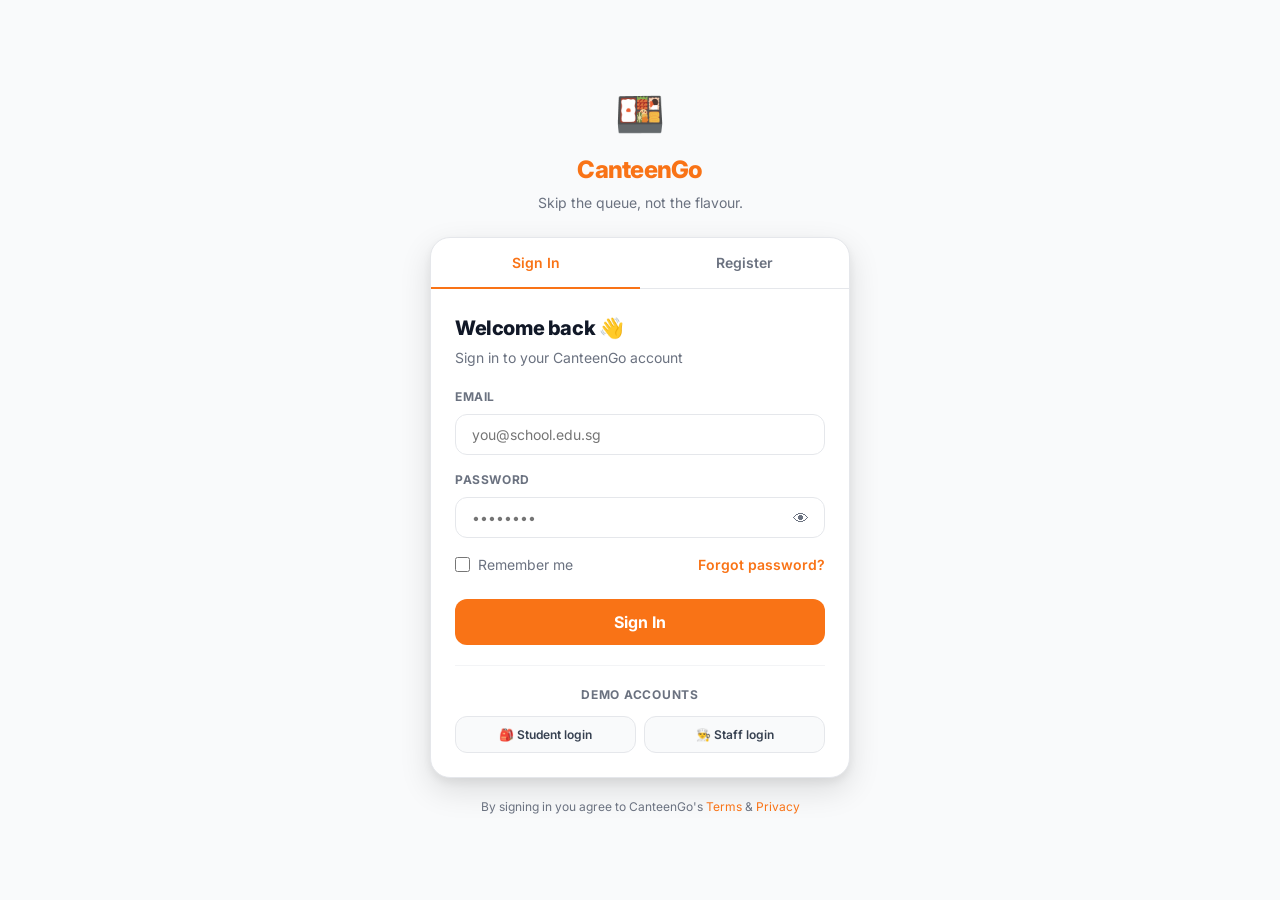
==== commit 4a836ff2: "commt 4" ====
--- a/history.html
+++ b/history.html
@@ -23,6 +23,7 @@
       <button class="cart-btn" onclick="window.location='index.html'">
         <span class="cart-icon">🛒</span>
       </button>
+      <div id="navUserWrap" class="nav-user-wrap"></div>
     </div>
   </nav>
 
@@ -60,7 +61,15 @@
 
   <script src="js/data.js"></script>
   <script src="js/store.js"></script>
+  <script src="js/auth.js"></script>
   <script src="js/cart.js"></script>
   <script src="js/history.js"></script>
+  <script>
+    document.addEventListener('DOMContentLoaded', () => {
+      const s = requireAuth(['student']);
+      if (!s) return;
+      renderNavSession();
+    });
+  </script>
 </body>
 </html>
--- a/css/style.css
+++ b/css/style.css
@@ -816,3 +816,392 @@
 /* Focus ring for accessibility */
 :focus-visible { outline: 2px solid var(--orange); outline-offset: 2px; border-radius: 4px; }
 button:focus:not(:focus-visible) { outline: none; }
+
+/* =====================================================
+   AUTH PAGE
+   ===================================================== */
+.auth-body {
+  min-height: 100vh; background: var(--bg);
+  display: flex; flex-direction: column;
+  align-items: center; justify-content: center;
+  padding: var(--sp-6) var(--sp-4);
+}
+
+.auth-brand { text-align: center; margin-bottom: var(--sp-6); }
+.auth-brand-icon { font-size: 2.5rem; display: block; margin-bottom: var(--sp-2); }
+.auth-brand-name { font-size: var(--text-2xl); font-weight: 800; color: var(--orange); letter-spacing: -0.03em; }
+.auth-brand-tagline { font-size: var(--text-sm); color: var(--muted); margin-top: 4px; }
+
+.auth-card {
+  background: var(--surface); border-radius: var(--r-xl);
+  border: 1px solid var(--border); width: 100%; max-width: 420px;
+  box-shadow: var(--shadow-lg); overflow: hidden;
+}
+
+/* Tabs */
+.auth-tabs {
+  display: grid; grid-template-columns: 1fr 1fr;
+  border-bottom: 1px solid var(--border);
+}
+.auth-tab {
+  padding: var(--sp-4); background: none; border: none;
+  font-size: var(--text-sm); font-weight: 600; color: var(--muted);
+  cursor: pointer; transition: all var(--t-base);
+  border-bottom: 2px solid transparent; margin-bottom: -1px;
+}
+.auth-tab:hover { color: var(--ink); }
+.auth-tab.active { color: var(--orange); border-bottom-color: var(--orange); }
+
+/* Panels */
+.auth-panel { padding: var(--sp-6); }
+.auth-panel.hidden { display: none; }
+
+.auth-heading { font-size: var(--text-xl); font-weight: 800; letter-spacing: -0.02em; }
+.auth-sub { font-size: var(--text-sm); color: var(--muted); margin-top: 4px; margin-bottom: var(--sp-5); }
+
+/* Form fields */
+.auth-form { display: flex; flex-direction: column; gap: var(--sp-4); }
+.field-group { display: flex; flex-direction: column; gap: var(--sp-2); }
+.field-group label {
+  font-size: var(--text-xs); font-weight: 700;
+  text-transform: uppercase; letter-spacing: 0.05em; color: var(--muted);
+}
+.field-group input, .field-group select {
+  padding: 11px var(--sp-4); border: 1.5px solid var(--border);
+  border-radius: var(--r-md); font-size: var(--text-sm); font-family: var(--font);
+  color: var(--ink); background: var(--surface); outline: none;
+  transition: border-color var(--t-base), box-shadow var(--t-base);
+}
+.field-group input:focus, .field-group select:focus {
+  border-color: var(--orange);
+  box-shadow: 0 0 0 3px rgba(249,115,22,0.12);
+}
+.input-wrap { position: relative; }
+.input-wrap input { width: 100%; padding-right: 44px; }
+.toggle-pw {
+  position: absolute; right: var(--sp-3); top: 50%; transform: translateY(-50%);
+  background: none; border: none; font-size: 1rem; cursor: pointer;
+  padding: 4px; color: var(--muted); line-height: 1;
+}
+
+/* Remember + forgot row */
+.auth-row { display: flex; justify-content: space-between; align-items: center; }
+.check-label { display: flex; align-items: center; gap: var(--sp-2); font-size: var(--text-sm); color: var(--muted); cursor: pointer; }
+.check-label input { accent-color: var(--orange); width: 15px; height: 15px; }
+.link-btn { background: none; border: none; color: var(--orange); font-size: var(--text-sm); font-weight: 600; cursor: pointer; padding: 0; }
+.link-btn:hover { text-decoration: underline; }
+
+/* Error */
+.auth-error {
+  background: var(--red-light); color: var(--red); border: 1px solid #fca5a5;
+  border-radius: var(--r-sm); padding: var(--sp-3) var(--sp-4);
+  font-size: var(--text-sm); font-weight: 500; display: none;
+}
+
+/* Primary auth button */
+.btn-auth {
+  width: 100%; padding: 13px; background: var(--orange); color: white;
+  border: none; border-radius: var(--r-md); font-size: var(--text-base); font-weight: 700;
+  cursor: pointer; transition: background var(--t-base), transform var(--t-fast);
+  margin-top: var(--sp-2);
+}
+.btn-auth:hover { background: var(--orange-dark); }
+.btn-auth:active { transform: scale(0.99); }
+.btn-auth:disabled { background: var(--border); color: var(--muted); cursor: not-allowed; }
+.btn-auth.secondary {
+  background: var(--bg-2); color: var(--ink); border: 1.5px solid var(--border);
+}
+.btn-auth.secondary:hover { border-color: var(--orange); color: var(--orange); background: var(--orange-light); }
+
+/* Role picker */
+.role-picker { display: grid; grid-template-columns: 1fr 1fr; gap: var(--sp-3); }
+.role-option {
+  display: flex; flex-direction: column; align-items: center; gap: 4px;
+  padding: var(--sp-4) var(--sp-3); border-radius: var(--r-md);
+  border: 2px solid var(--border); cursor: pointer;
+  transition: all var(--t-base); text-align: center;
+}
+.role-option input[type=radio] { display: none; }
+.role-option:hover { border-color: #d1d5db; }
+.role-option.active { border-color: var(--orange); background: var(--orange-light); }
+.role-icon { font-size: 1.6rem; line-height: 1; }
+.role-label { font-size: var(--text-sm); font-weight: 700; color: var(--ink); }
+.role-desc { font-size: var(--text-xs); color: var(--muted); }
+
+/* Password strength */
+.pw-strength-wrap { display: flex; align-items: center; gap: var(--sp-3); }
+.pw-strength-bar { flex: 1; height: 4px; background: var(--border); border-radius: var(--r-full); overflow: hidden; }
+.pw-strength-fill { height: 100%; border-radius: var(--r-full); transition: width 0.3s, background 0.3s; width: 0%; }
+.pw-strength-label { font-size: var(--text-xs); font-weight: 700; white-space: nowrap; min-width: 72px; }
+
+/* Back button */
+.back-btn {
+  background: none; border: none; font-size: var(--text-sm);
+  color: var(--muted); cursor: pointer; padding: 0;
+  margin-bottom: var(--sp-4); font-weight: 600;
+}
+.back-btn:hover { color: var(--orange); }
+
+/* Forgot password success */
+.forgot-success { text-align: center; padding: var(--sp-4) 0; }
+.forgot-success-icon { font-size: 3rem; margin-bottom: var(--sp-3); }
+.forgot-success h3 { font-size: var(--text-xl); font-weight: 800; }
+.forgot-success p { font-size: var(--text-sm); color: var(--muted); margin-top: var(--sp-2); }
+.forgot-note { margin-top: var(--sp-3) !important; }
+.mock-reset-box {
+  margin-top: var(--sp-4); background: var(--yellow-light);
+  border: 1px solid #fde68a; border-radius: var(--r-md); padding: var(--sp-4);
+}
+.mock-label { font-size: var(--text-xs); color: var(--yellow); font-weight: 600; margin-bottom: var(--sp-2); }
+.mock-reset-btn {
+  width: 100%; padding: 10px; background: var(--orange); color: white;
+  border: none; border-radius: var(--r-sm); font-size: var(--text-sm);
+  font-weight: 700; cursor: pointer;
+}
+
+/* Demo accounts */
+.demo-hint {
+  margin-top: var(--sp-5); padding-top: var(--sp-5);
+  border-top: 1px solid var(--border-light);
+}
+.demo-title { font-size: var(--text-xs); font-weight: 700; text-transform: uppercase;
+  letter-spacing: 0.06em; color: var(--muted); margin-bottom: var(--sp-3); text-align: center; }
+.demo-accounts { display: grid; grid-template-columns: 1fr 1fr; gap: var(--sp-2); }
+.demo-fill {
+  padding: 10px var(--sp-3); border-radius: var(--r-md);
+  border: 1.5px solid var(--border); background: var(--bg);
+  font-size: var(--text-xs); font-weight: 600; cursor: pointer;
+  color: var(--ink-2); transition: all var(--t-base);
+}
+.demo-fill:hover { border-color: var(--orange); color: var(--orange); background: var(--orange-light); }
+
+/* Footer */
+.auth-footer {
+  text-align: center; font-size: var(--text-xs); color: var(--muted);
+  margin-top: var(--sp-5);
+}
+.auth-footer a { color: var(--orange); }
+
+/* =====================================================
+   NAV USER MENU
+   ===================================================== */
+.nav-user-wrap { position: relative; }
+.nav-user {
+  display: flex; align-items: center; gap: var(--sp-2);
+  padding: 5px 10px 5px 5px; border-radius: var(--r-full);
+  border: 1.5px solid var(--border); cursor: pointer;
+  background: var(--surface); transition: all var(--t-base);
+}
+.nav-user:hover { border-color: var(--orange); background: var(--orange-light); }
+.nav-avatar {
+  width: 30px; height: 30px; border-radius: 50%;
+  background: var(--orange); color: white;
+  font-size: var(--text-xs); font-weight: 800;
+  display: flex; align-items: center; justify-content: center;
+  flex-shrink: 0;
+}
+.nav-user-info { display: flex; flex-direction: column; line-height: 1; }
+.nav-user-name { font-size: var(--text-xs); font-weight: 700; color: var(--ink); }
+.nav-role-badge {
+  font-size: 10px; font-weight: 700; padding: 1px 6px;
+  border-radius: var(--r-full); margin-top: 2px;
+}
+.nav-role-badge.role-badge-student { background: var(--blue-light); color: var(--blue); }
+.nav-role-badge.role-badge-staff   { background: var(--green-light); color: var(--green); }
+.nav-chevron { font-size: 10px; color: var(--muted); }
+
+/* Dropdown */
+.user-menu {
+  position: absolute; top: calc(100% + 8px); right: 0;
+  background: var(--surface); border: 1px solid var(--border);
+  border-radius: var(--r-lg); box-shadow: var(--shadow-lg);
+  min-width: 210px; z-index: 200; overflow: hidden;
+}
+.user-menu.hidden { display: none; }
+.user-menu-header { padding: var(--sp-4); border-bottom: 1px solid var(--border-light); }
+.user-menu-name  { font-size: var(--text-sm); font-weight: 700; color: var(--ink); }
+.user-menu-email { font-size: var(--text-xs); color: var(--muted); margin-top: 2px; }
+.user-menu-item {
+  display: block; width: 100%; padding: 11px var(--sp-4);
+  font-size: var(--text-sm); font-weight: 500; color: var(--ink-2);
+  text-decoration: none; background: none; border: none; text-align: left;
+  cursor: pointer; transition: background var(--t-fast);
+}
+.user-menu-item:hover { background: var(--bg-2); }
+.user-menu-item.danger { color: var(--red); }
+.user-menu-item.danger:hover { background: var(--red-light); }
+
+/* =====================================================
+   STALL DASHBOARD
+   ===================================================== */
+.stall-header {
+  display: flex; align-items: center; justify-content: space-between;
+  padding: var(--sp-5) var(--sp-6); background: var(--surface);
+  border-bottom: 1px solid var(--border);
+}
+.stall-header-left { display: flex; align-items: center; gap: var(--sp-4); }
+.stall-avatar {
+  width: 52px; height: 52px; border-radius: var(--r-lg);
+  background: var(--orange-mid); font-size: 1.8rem;
+  display: flex; align-items: center; justify-content: center;
+}
+.stall-title { font-size: var(--text-2xl); font-weight: 800; letter-spacing: -0.02em; }
+.stall-meta { display: flex; align-items: center; gap: var(--sp-2); margin-top: 3px; font-size: var(--text-sm); color: var(--muted); }
+.stall-meta-sep { color: var(--border); }
+.stall-status-badge { font-weight: 700; font-size: var(--text-xs); }
+.stall-status-badge.open   { color: var(--green); }
+.stall-status-badge.closed { color: var(--red); }
+
+.btn-toggle-stall {
+  padding: 9px 18px; border-radius: var(--r-md); font-size: var(--text-sm); font-weight: 700;
+  border: 2px solid; cursor: pointer; transition: all var(--t-base);
+}
+.btn-toggle-stall.open   { border-color: var(--red);   color: var(--red);   background: var(--red-light); }
+.btn-toggle-stall.open:hover { background: var(--red); color: white; }
+.btn-toggle-stall.closed { border-color: var(--green); color: var(--green); background: var(--green-light); }
+.btn-toggle-stall.closed:hover { background: var(--green); color: white; }
+
+/* Stats row */
+.stall-stats-row {
+  display: grid; grid-template-columns: repeat(4,1fr); gap: var(--sp-4);
+  padding: var(--sp-5) var(--sp-6); background: var(--bg);
+  border-bottom: 1px solid var(--border);
+}
+.stall-stat-card {
+  background: var(--surface); border-radius: var(--r-md);
+  border: 1px solid var(--border); padding: var(--sp-4); text-align: center;
+}
+.stall-stat-card.highlight { background: var(--green-light); border-color: #a7f3d0; }
+.stall-stat-icon { font-size: 1.2rem; display: block; margin-bottom: 4px; }
+.stall-stat-value { display: block; font-size: var(--text-2xl); font-weight: 800; }
+.stall-stat-label { font-size: var(--text-xs); color: var(--muted); font-weight: 600; text-transform: uppercase; letter-spacing: 0.04em; }
+
+/* Main layout */
+.stall-main {
+  display: grid; grid-template-columns: 1fr 320px; gap: var(--sp-5);
+  padding: var(--sp-5) var(--sp-6); max-width: 1100px; margin: 0 auto;
+  align-items: start;
+}
+@media (max-width: 860px) {
+  .stall-main { grid-template-columns: 1fr; }
+  .stall-stats-row { grid-template-columns: repeat(2,1fr); }
+}
+
+/* Order filter tabs */
+.order-filter-tabs { display: flex; gap: var(--sp-2); margin-bottom: var(--sp-4); }
+.order-filter-tab {
+  padding: 7px 16px; border-radius: var(--r-full);
+  border: 1.5px solid var(--border); background: var(--surface);
+  font-size: var(--text-xs); font-weight: 600; color: var(--muted);
+  cursor: pointer; transition: all var(--t-base);
+}
+.order-filter-tab:hover { border-color: #d1d5db; color: var(--ink); }
+.order-filter-tab.active { background: var(--orange); color: white; border-color: var(--orange); }
+
+/* Order cards */
+.stall-order-list { display: flex; flex-direction: column; gap: var(--sp-3); }
+.stall-order-card {
+  background: var(--surface); border-radius: var(--r-lg);
+  border: 1px solid var(--border); padding: var(--sp-4);
+  cursor: pointer; transition: all var(--t-base);
+}
+.stall-order-card:hover { border-color: var(--orange); box-shadow: var(--shadow-sm); }
+.stall-order-card.warning { border-left: 3px solid var(--yellow); }
+.stall-order-card.urgent  { border-left: 3px solid var(--red); }
+
+.stall-order-top { display: flex; justify-content: space-between; align-items: center; margin-bottom: var(--sp-2); }
+.stall-order-num { font-size: var(--text-xl); font-weight: 800; color: var(--orange); }
+.stall-order-status {
+  padding: 3px 10px; border-radius: var(--r-full);
+  font-size: var(--text-xs); font-weight: 700;
+}
+.status-preparing { background: var(--yellow-light); color: var(--yellow); }
+.status-ready     { background: var(--green-light);  color: var(--green); }
+.status-collected { background: var(--bg-2);         color: var(--muted); }
+
+.stall-order-customer { font-size: var(--text-sm); font-weight: 600; color: var(--ink-2); margin-bottom: 4px; }
+.stall-order-items { font-size: var(--text-sm); color: var(--muted); line-height: 1.5; margin-bottom: var(--sp-3); }
+.stall-order-footer { display: flex; justify-content: space-between; align-items: center; font-size: var(--text-xs); }
+.stall-order-time  { color: var(--muted); }
+.stall-order-total { font-weight: 700; color: var(--ink); }
+
+.stall-order-actions { margin-top: var(--sp-3); padding-top: var(--sp-3); border-top: 1px solid var(--border-light); }
+.btn-mark-ready {
+  width: 100%; padding: 9px; background: var(--green); color: white;
+  border: none; border-radius: var(--r-sm); font-size: var(--text-sm);
+  font-weight: 700; cursor: pointer; transition: background var(--t-base);
+}
+.btn-mark-ready:hover { background: #047857; }
+
+.urgent-badge {
+  margin-top: var(--sp-2); padding: 4px 10px; border-radius: var(--r-sm);
+  background: var(--red-light); color: var(--red); font-size: var(--text-xs); font-weight: 600;
+}
+.stall-empty { text-align: center; padding: 60px var(--sp-5); color: var(--muted); }
+.stall-empty span { font-size: 2.5rem; display: block; margin-bottom: var(--sp-3); }
+.stall-empty p { font-size: var(--text-sm); }
+
+/* Queue panel */
+.stall-queue-panel {
+  background: var(--surface); border-radius: var(--r-lg);
+  border: 1px solid var(--border); padding: var(--sp-5);
+  display: flex; flex-direction: column; gap: var(--sp-5);
+}
+.panel-title { font-size: var(--text-base); font-weight: 700; margin-bottom: var(--sp-1); }
+
+.now-serving-card {
+  background: var(--orange-light); border-radius: var(--r-md);
+  border: 1px solid var(--orange-mid); padding: var(--sp-4); text-align: center;
+}
+.now-serving-label { font-size: var(--text-xs); font-weight: 700; text-transform: uppercase; letter-spacing: 0.06em; color: var(--orange-dark); }
+.now-serving-num { font-size: 2.8rem; font-weight: 800; color: var(--orange); letter-spacing: -0.03em; margin: 4px 0; }
+.now-serving-controls { display: flex; align-items: center; gap: var(--sp-2); justify-content: center; }
+.btn-queue-action {
+  padding: 8px 14px; border-radius: var(--r-sm); font-size: var(--text-sm); font-weight: 700;
+  border: none; cursor: pointer; transition: all var(--t-base);
+}
+.btn-queue-action.primary  { background: var(--orange); color: white; flex: 1; }
+.btn-queue-action.primary:hover { background: var(--orange-dark); }
+.btn-queue-action.secondary { background: var(--bg-2); color: var(--ink); border: 1.5px solid var(--border); }
+.btn-queue-action.secondary:hover { border-color: var(--orange); color: var(--orange); }
+
+.queue-overview { display: flex; flex-direction: column; gap: var(--sp-2); }
+.queue-ov-row { display: flex; justify-content: space-between; font-size: var(--text-sm); padding: 5px 0; border-bottom: 1px solid var(--border-light); }
+.queue-ov-row:last-child { border-bottom: none; }
+
+.quick-actions { display: flex; flex-direction: column; gap: var(--sp-2); }
+.quick-actions-title { font-size: var(--text-xs); font-weight: 700; text-transform: uppercase; letter-spacing: 0.06em; color: var(--muted); margin-bottom: var(--sp-1); }
+.btn-quick {
+  width: 100%; padding: 10px var(--sp-4); background: var(--bg-2);
+  border: 1.5px solid var(--border); border-radius: var(--r-sm);
+  font-size: var(--text-sm); font-weight: 600; color: var(--ink-2);
+  cursor: pointer; transition: all var(--t-base); text-align: left;
+}
+.btn-quick:hover { border-color: var(--orange); color: var(--orange); background: var(--orange-light); }
+.btn-quick.danger:hover { border-color: var(--red); color: var(--red); background: var(--red-light); }
+
+.today-summary { display: flex; flex-direction: column; gap: var(--sp-2); }
+.summary-row { display: flex; justify-content: space-between; font-size: var(--text-sm); padding: 4px 0; border-bottom: 1px solid var(--border-light); }
+.summary-row:last-child { border-bottom: none; }
+
+.broadcast-card { display: flex; flex-direction: column; gap: var(--sp-2); }
+.broadcast-input {
+  width: 100%; padding: 10px var(--sp-3); border: 1.5px solid var(--border);
+  border-radius: var(--r-sm); font-family: var(--font); font-size: var(--text-sm);
+  color: var(--ink); resize: none; outline: none; transition: border-color var(--t-base);
+}
+.broadcast-input:focus { border-color: var(--orange); }
+.broadcast-history { display: flex; flex-direction: column; gap: 6px; margin-top: 4px; }
+.broadcast-past-label { font-size: var(--text-xs); color: var(--muted); font-weight: 600; }
+.broadcast-past-item { display: flex; gap: var(--sp-2); font-size: var(--text-xs); }
+.bc-time  { color: var(--muted); flex-shrink: 0; }
+.bc-text  { color: var(--ink-2); }
+
+/* Order detail modal */
+.order-detail-modal { max-width: 420px; }
+.order-detail-meta { background: var(--bg); border-radius: var(--r-md); padding: var(--sp-4); margin-bottom: var(--sp-4); }
+.detail-row { display: flex; justify-content: space-between; font-size: var(--text-sm); padding: 5px 0; border-bottom: 1px solid var(--border-light); }
+.detail-row:last-child { border-bottom: none; }
+.detail-section-label { font-size: var(--text-xs); font-weight: 700; text-transform: uppercase; letter-spacing: 0.06em; color: var(--muted); margin-bottom: var(--sp-3); }
+.detail-item-row { display: flex; justify-content: space-between; font-size: var(--text-sm); padding: 5px 0; border-bottom: 1px solid var(--border-light); }
+.detail-total-row { display: flex; justify-content: space-between; font-size: var(--text-sm); font-weight: 700; padding-top: var(--sp-3); margin-top: 4px; }
